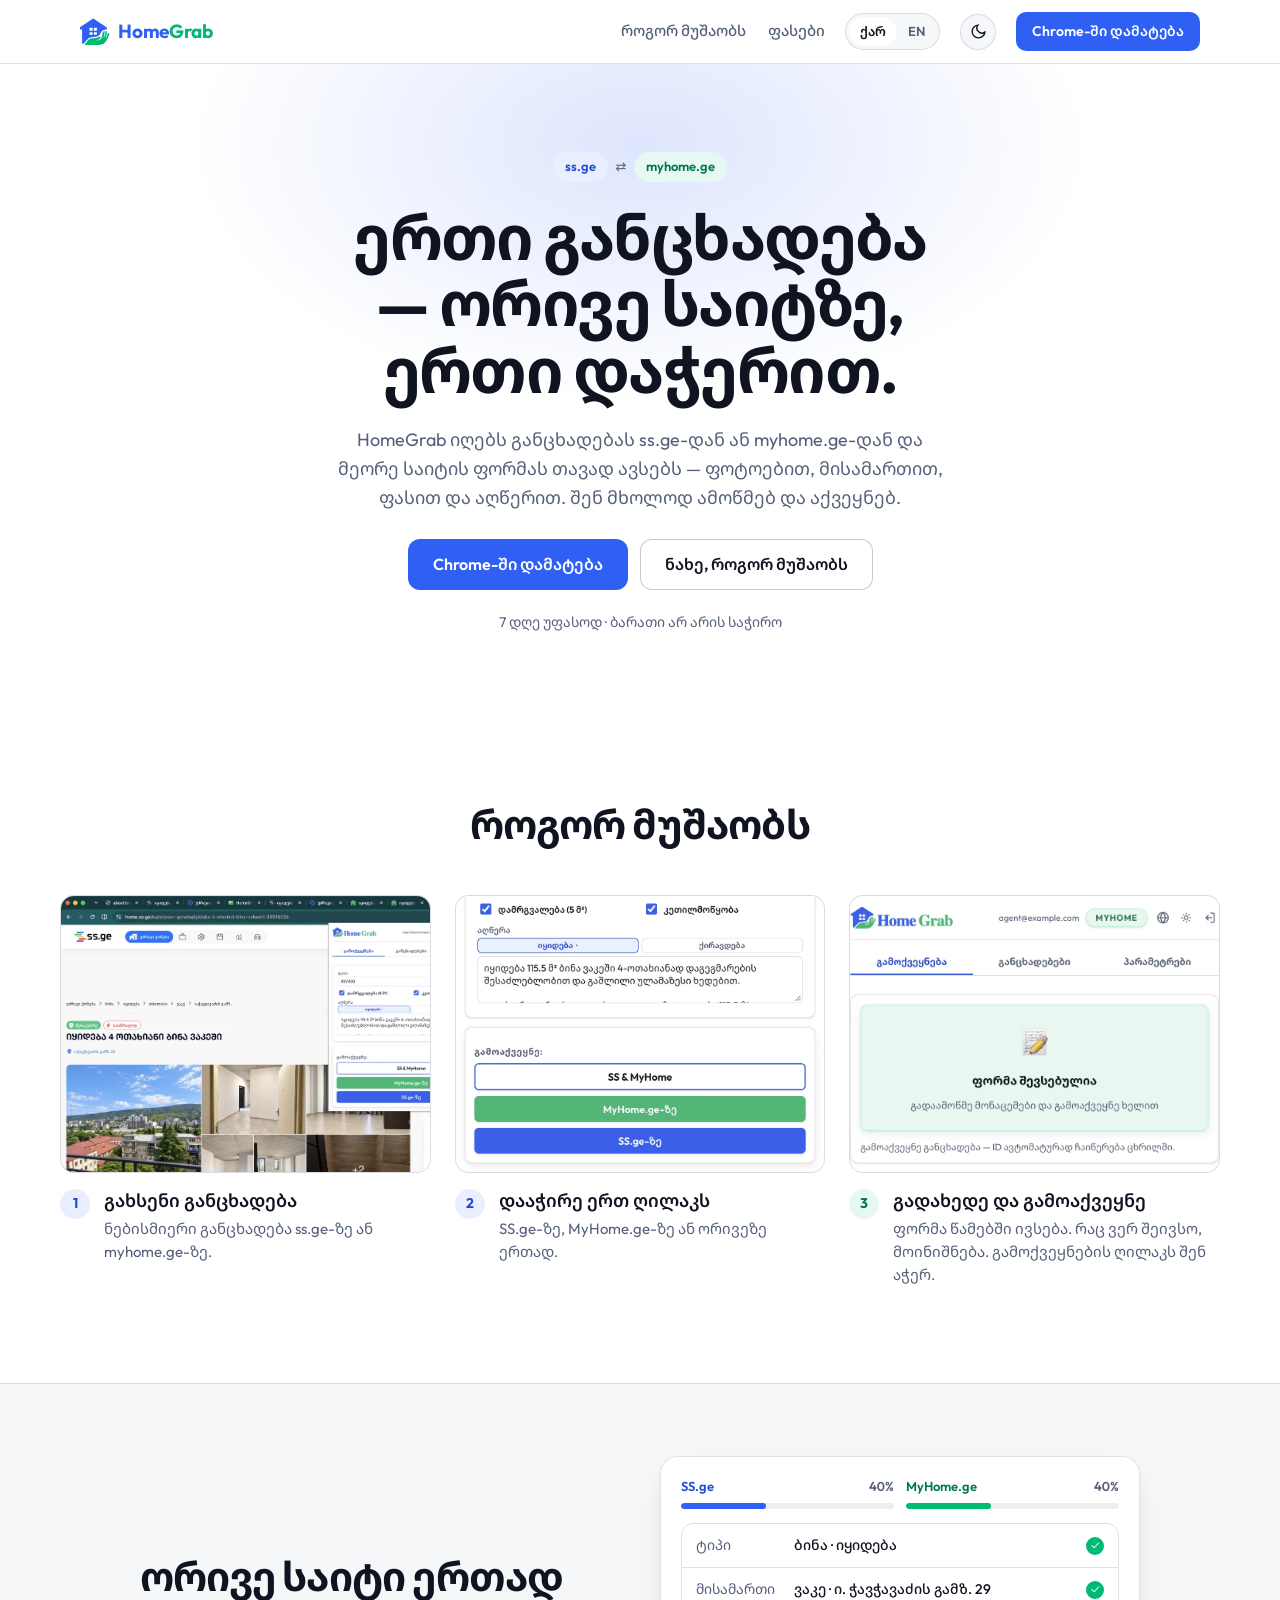
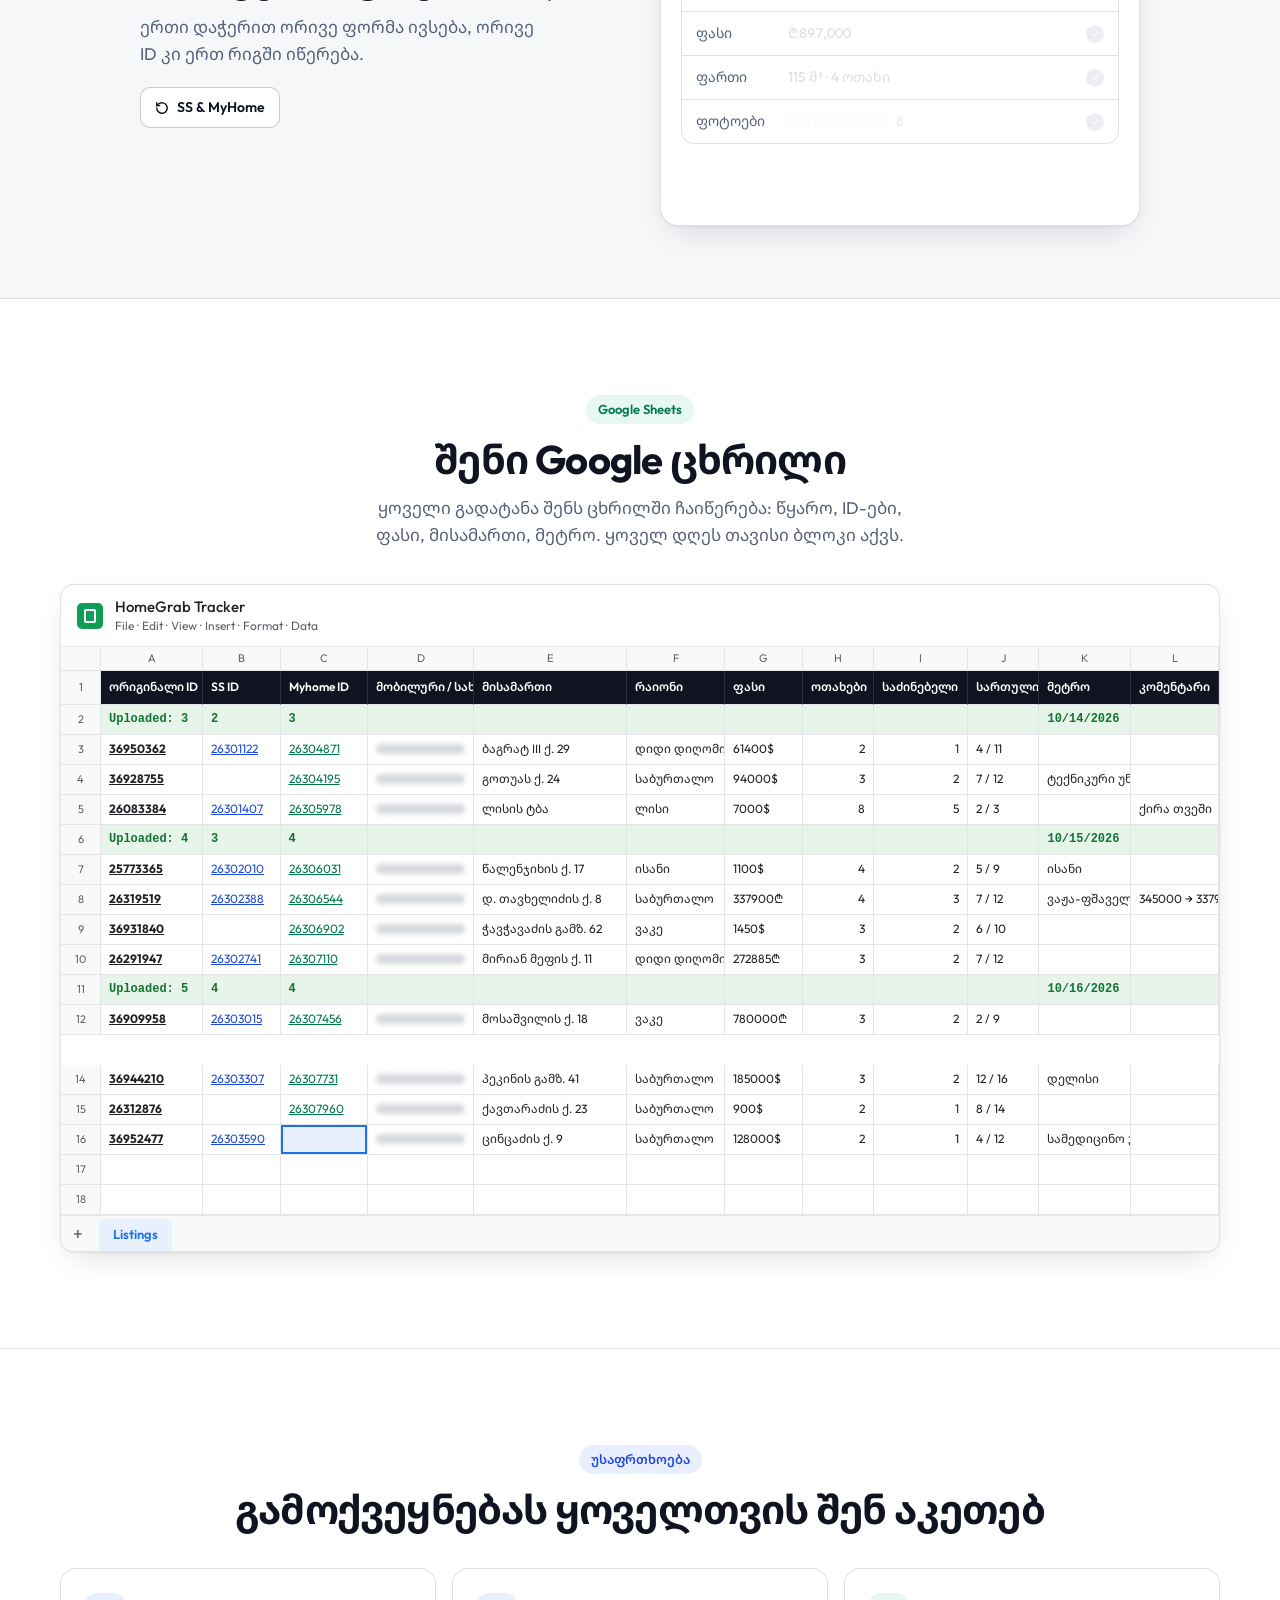
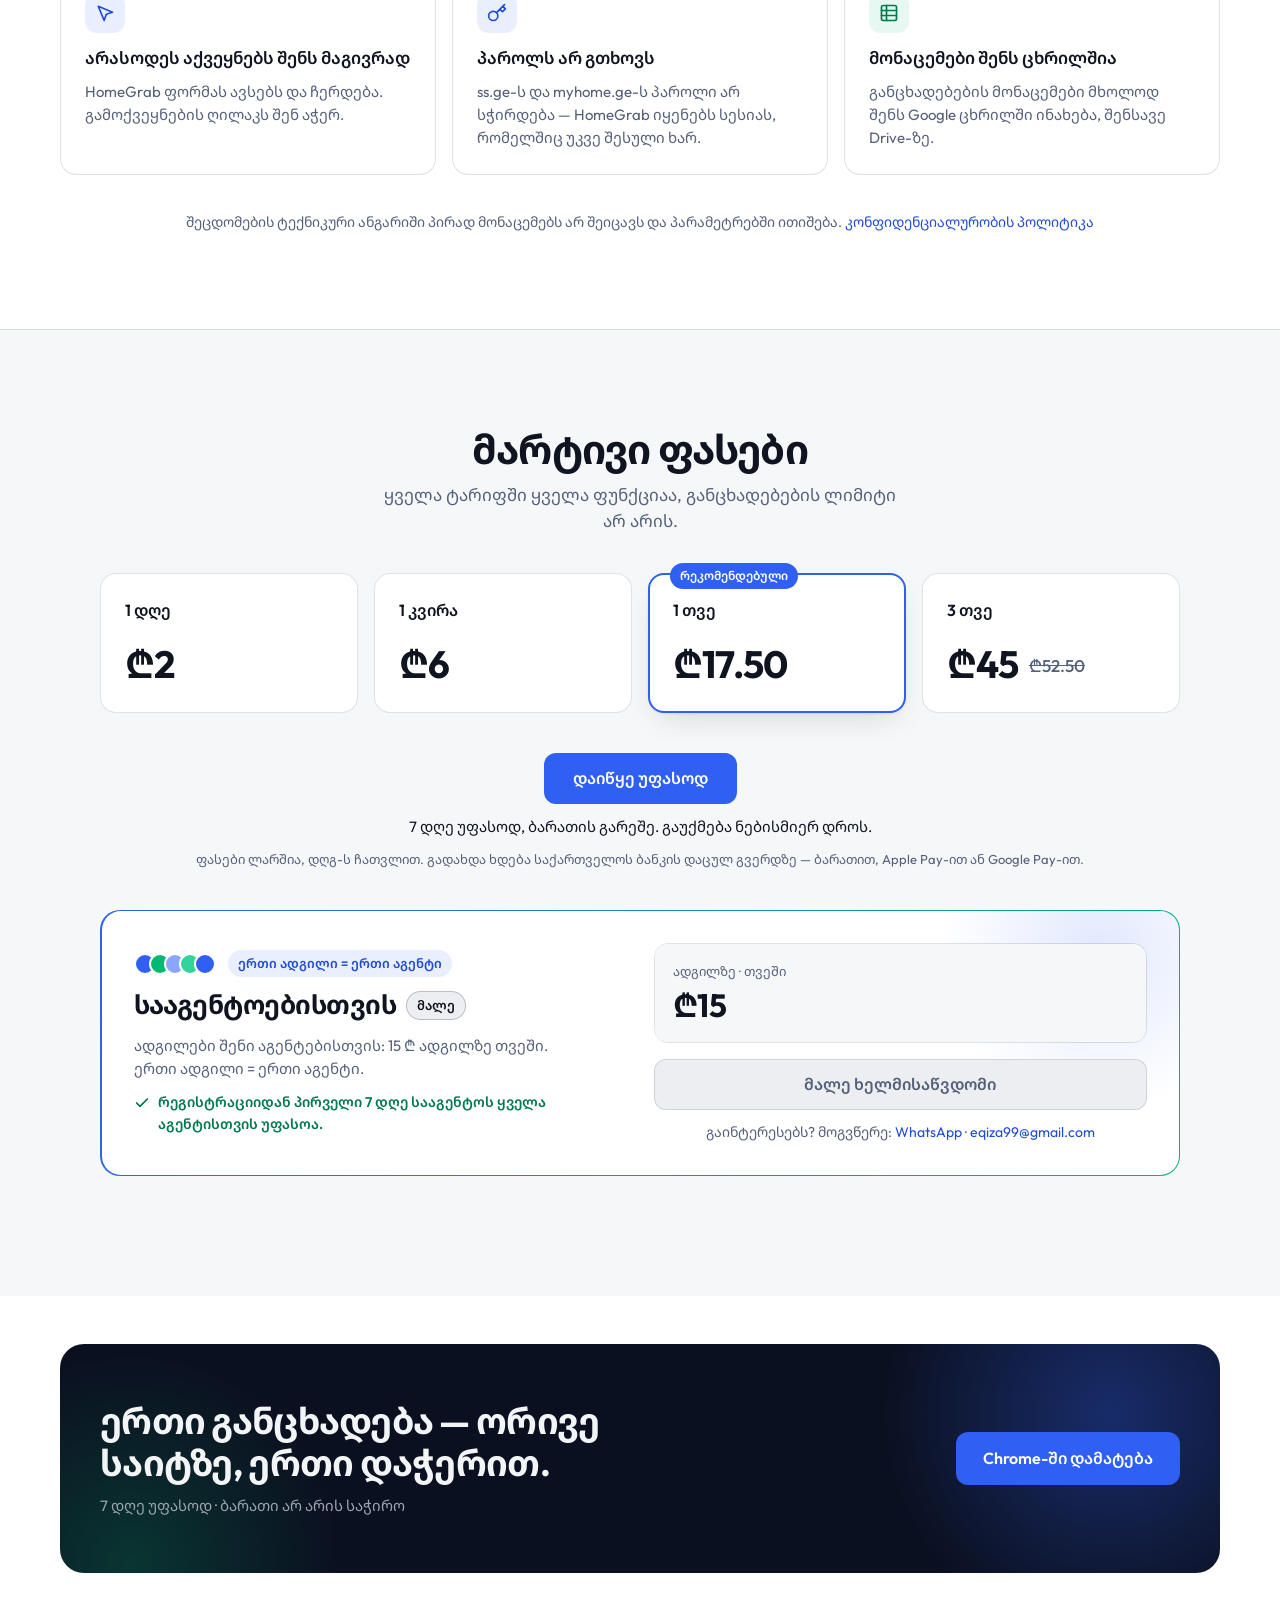
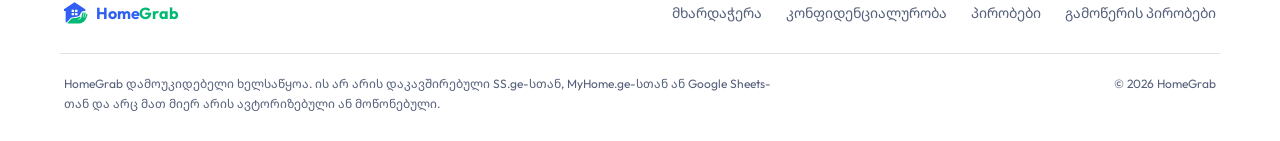
==== index.html @ 1943d053 "Pricing, support, terms and agency copy for the paid launch (2026-10-18) - Sheet mock: columns share" ====
<!doctype html>
<html lang="ka" dir="ltr">
<head>
<meta charset="utf-8">
<meta name="viewport" content="width=device-width, initial-scale=1">
<title>HomeGrab — განცხადების გადატანა ss.ge ⇄ myhome.ge ერთი დაჭერით</title>
<meta name="description" content="HomeGrab იღებს განცხადებას ss.ge-დან ან myhome.ge-დან და მეორე საიტის ფორმას თავად ავსებს — ფოტოებით, მისამართით, ფასით და აღწერით. შენ მხოლოდ ამოწმებ და აქვეყნებ.">
<link rel="canonical" href="https://homegrab.usectl.com/">
<meta name="theme-color" content="#ffffff" media="(prefers-color-scheme: light)">
<meta name="theme-color" content="#07090e" media="(prefers-color-scheme: dark)">
<link rel="icon" href="/favicon.svg" type="image/svg+xml">

<!-- Link previews (WhatsApp, Facebook, Messenger, X) -->
<meta property="og:site_name" content="HomeGrab">
<meta property="og:locale" content="ka_GE">
<meta property="og:locale:alternate" content="en_US">
<meta property="og:type" content="website">
<meta property="og:url" content="https://homegrab.usectl.com/">
<meta property="og:title" content="HomeGrab — განცხადების გადატანა ss.ge ⇄ myhome.ge ერთი დაჭერით">
<meta property="og:description" content="Chrome-ის გაფართოება უძრავი ქონების აგენტებისთვის: განცხადება ერთი საიტიდან მეორეზე — ფოტოებით, მისამართით და ფასით. 7 დღე უფასოდ.">
<meta property="og:image" content="https://homegrab.usectl.com/assets/img/og.png">
<meta property="og:image:width" content="1200">
<meta property="og:image:height" content="630">
<meta property="og:image:alt" content="HomeGrab: ერთი განცხადება — ორივე საიტზე, ერთი დაჭერით. ss.ge ⇄ myhome.ge">
<meta name="twitter:card" content="summary_large_image">

<!-- Structured data. No ratings or review counts: there are none to show. -->
<script type="application/ld+json">
{
  "@context": "https://schema.org",
  "@graph": [
    {
      "@type": "Organization",
      "@id": "https://homegrab.usectl.com/#org",
      "name": "HomeGrab",
      "url": "https://homegrab.usectl.com/",
      "email": "eqiza99@gmail.com"
    },
    {
      "@type": "WebSite",
      "@id": "https://homegrab.usectl.com/#website",
      "name": "HomeGrab",
      "url": "https://homegrab.usectl.com/",
      "inLanguage": "ka",
      "publisher": { "@id": "https://homegrab.usectl.com/#org" }
    },
    {
      "@type": "SoftwareApplication",
      "name": "HomeGrab",
      "url": "https://homegrab.usectl.com/",
      "description": "Chrome-ის გაფართოება, რომელიც განცხადებას ss.ge-დან ან myhome.ge-დან მეორე საიტის ფორმაში თავად ავსებს — ფოტოებით, მისამართით, ფასით და აღწერით.",
      "applicationCategory": "BrowserApplication",
      "operatingSystem": "Google Chrome",
      "installUrl": "https://chromewebstore.google.com/detail/home-grab/gkafeolkiffkkbbpeceaiefpglfblmkh",
      "image": "https://homegrab.usectl.com/assets/img/og.png",
      "inLanguage": ["ka", "en", "ru"],
      "publisher": { "@id": "https://homegrab.usectl.com/#org" },
      "offers": [
        { "@type": "Offer", "name": "1 დღე", "price": "2.00", "priceCurrency": "GEL" },
        { "@type": "Offer", "name": "1 კვირა", "price": "6.00", "priceCurrency": "GEL" },
        { "@type": "Offer", "name": "1 თვე", "price": "17.50", "priceCurrency": "GEL" },
        { "@type": "Offer", "name": "3 თვე", "price": "45.00", "priceCurrency": "GEL" }
      ]
    }
  ]
}
</script>

<!-- Before first paint: saved theme and language, and whether to animate. -->
<script>
  (function () {
    var d = document.documentElement;
    d.classList.add("js");
    try {
      var t = localStorage.getItem("hg-theme");
      if (t === "dark" || t === "light") d.dataset.theme = t;
      var p = new URLSearchParams(location.search).get("lang");
      var l = p === "en" || p === "ka" ? p : localStorage.getItem("hg-lang");
      if (l === "en") d.lang = "en";
    } catch (e) {}
    if ("IntersectionObserver" in window &&
        !window.matchMedia("(prefers-reduced-motion: reduce)").matches) d.classList.add("anim");
  })();
</script>

<link rel="preconnect" href="https://fonts.googleapis.com">
<link rel="preconnect" href="https://fonts.gstatic.com" crossorigin>
<link rel="stylesheet" href="https://fonts.googleapis.com/css2?family=Outfit:wght@400;500;600;700&family=Noto+Sans+Georgian:wght@400;500;600;700&display=swap">
<link rel="stylesheet" href="/styles.css?v=6">
<script src="/app.js?v=8" defer></script>
</head>
<body>

<svg width="0" height="0" style="position:absolute" aria-hidden="true">
  <symbol id="logo-mark" viewBox="220 445 140 130">
    <path fill="#2F60F3" d="M343.15,487.7l-17.15-11.32-12.74-8.31-29.38-19.62c-1.3-.87-3.31-1.14-4.690-.22l-37.76,25.2-16.82,11.24-5.69,3.31c-.93.54-1.54,1.5-1.5,2.67v8.13h12.23v63.02c0,2.75,2.81,4.75,5.32,3.64,2.84-1.26,21.52-22.81,21.52-22.81,11.08-14.13,44.07-3.58,55.51-19.34,1.27-1.75,2.48-3.52,3.2-5.56,1.48-4.240,5.76-14.19,14.14-17.29,9.06-3.36,16.06-.48,16.06-4.6v-4.26c-.1-1.58-.93-3.01-2.25-3.88ZM278.64,522.71h-14v-12h14v12ZM278.64,503.82h-14v-13.11h14v13.11ZM298.65,522.71h-14v-12h14v12ZM298.65,503.82h-14v-13.11h14v13.11Z"/>
    <path fill="#00B972" d="M341.52,553.62c-7.32,10.07-18.31,16.96-32.92,16.96l-66.99.21c-.96,0-1.25-1.07-.71-1.75l8.43-10.62.03-.03,9.44-10.5c4.84-5.39,11.28-7.97,18.64-8.49l9.24-.66c8.7-.62,16.11-1.85,23.71-6.4.83-.5,3-2.04,4.01-1.38,2.61,1.71,2.2,5.56.26,7.79-3.05,3.5-6.93,5.74-10.97,7.98h-.01c-.13.07-4.25,2.11-5.46,3.05-4.43,3.45,12.8-2.17,17.59-5.950,3.36-2.65,6.66-7.69,6.69-13.08.08-15.91,7.28-27.85,11.46-25.28,1.7,1.04,1.86,4.24.77,9.17,0,0-5.11,22-3.99,22.65,1.41.81,4.61-10.92,4.61-10.92l3.98-16.98c.41-1.74,2.28-4.020,4.29-3.58,2.19.48,3.1,3.63,2.68,5.65l-2.57,12.35-3.56,14.15c-.17.68.68,1.19,1.17.68.71-.73,1.21-1.68,1.57-2.67l6.15-16.92c.78-2.15,2.72-5.2,5.65-4.17,2.35.83,2.3,5.1,1.52,7.28l-4.51,12.62c-2.46,6.89-5.88,12.92-10.18,18.85Z"/>
  </symbol>
</svg>

<a class="skip-link" href="#top" data-i18n="a11y.skip">გადადი მთავარ შიგთავსზე</a>

<header class="hdr">
  <nav class="hdr-bar" aria-label="მთავარი" data-i18n-attr="aria-label|nav.label">
    <a class="logo" href="#top" aria-label="HomeGrab">
      <svg aria-hidden="true"><use href="#logo-mark"/></svg>
      <span><span class="logo-home">Home</span><span class="logo-grab">Grab</span></span>
    </a>
    <div class="hdr-gap"></div>
    <div class="hdr-links">
      <a href="#how" data-i18n="nav.how">როგორ მუშაობს</a>
      <a href="#pricing" data-i18n="nav.pricing">ფასები</a>
    </div>
    <div class="lang" role="group" aria-label="ენა" data-i18n-attr="aria-label|nav.lang">
      <button type="button" data-lang="ka" aria-pressed="true">ქარ</button>
      <button type="button" data-lang="en" aria-pressed="false">EN</button>
    </div>
    <button type="button" class="icon-btn theme-btn" id="theme-btn" aria-label="თემის შეცვლა" data-i18n-attr="aria-label|nav.theme">
      <svg class="only-light" width="17" height="17" viewBox="0 0 24 24" fill="none" stroke="currentColor" stroke-width="2" stroke-linecap="round" aria-hidden="true"><path d="M21 12.8A9 9 0 1 1 11.2 3a7 7 0 0 0 9.8 9.8z"/></svg>
      <svg class="only-dark" width="17" height="17" viewBox="0 0 24 24" fill="none" stroke="currentColor" stroke-width="2" stroke-linecap="round" aria-hidden="true"><circle cx="12" cy="12" r="4"/><path d="M12 2v2M12 20v2M4.9 4.9l1.4 1.4M17.7 17.7l1.4 1.4M2 12h2M20 12h2M4.9 19.1l1.4-1.4M17.7 6.3l1.4-1.4"/></svg>
    </button>
    <a class="hdr-cta" href="https://chromewebstore.google.com/detail/home-grab/gkafeolkiffkkbbpeceaiefpglfblmkh" data-i18n="cta.add">Chrome-ში დამატება</a>
    <button type="button" class="icon-btn menu-btn" id="menu-btn" aria-expanded="false" aria-controls="mnav" aria-label="მენიუ" data-i18n-attr="aria-label|nav.menu">
      <svg class="i-open" width="17" height="17" viewBox="0 0 24 24" fill="none" stroke="currentColor" stroke-width="2" stroke-linecap="round" aria-hidden="true"><path d="M4 7h16M4 12h16M4 17h16"/></svg>
      <svg class="i-close" width="17" height="17" viewBox="0 0 24 24" fill="none" stroke="currentColor" stroke-width="2" stroke-linecap="round" aria-hidden="true"><path d="M6 6l12 12M18 6 6 18"/></svg>
    </button>
  </nav>
  <div class="mnav" id="mnav">
    <a href="#how" data-i18n="nav.how">როგორ მუშაობს</a>
    <a href="#pricing" data-i18n="nav.pricing">ფასები</a>
    <a class="btn btn-primary" href="https://chromewebstore.google.com/detail/home-grab/gkafeolkiffkkbbpeceaiefpglfblmkh" data-i18n="cta.add">Chrome-ში დამატება</a>
  </div>
</header>

<main id="top">

  <!-- Hero -->
  <section class="hero">
    <div class="hero-glow"></div>
    <div class="hero-in">
      <div class="hero-sites" data-reveal>
        <span class="pill pill-blue">ss.ge</span>
        <span class="swap" aria-hidden="true">⇄</span>
        <span class="pill pill-green">myhome.ge</span>
      </div>
      <h1 data-reveal data-i18n="hero.h1">ერთი განცხადება — ორივე საიტზე, ერთი დაჭერით.</h1>
      <p class="hero-sub" data-reveal data-i18n="hero.sub">HomeGrab იღებს განცხადებას ss.ge-დან ან myhome.ge-დან და მეორე საიტის ფორმას თავად ავსებს — ფოტოებით, მისამართით, ფასით და აღწერით. შენ მხოლოდ ამოწმებ და აქვეყნებ.</p>
      <div class="hero-btns" data-reveal>
        <a class="btn btn-primary" href="https://chromewebstore.google.com/detail/home-grab/gkafeolkiffkkbbpeceaiefpglfblmkh" data-i18n="cta.add">Chrome-ში დამატება</a>
        <a class="btn btn-ghost" href="#how" data-i18n="hero.how">ნახე, როგორ მუშაობს</a>
      </div>
      <div class="note" data-reveal data-i18n="hero.note">7 დღე უფასოდ · ბარათი არ არის საჭირო</div>
    </div>
  </section>

  <!-- How it works -->
  <section class="sec how" id="how">
    <div class="wrap">
      <h2 class="h2" data-reveal data-i18n="how.h2">როგორ მუშაობს</h2>
      <div class="steps">
        <div class="step" data-reveal>
          <div class="step-shot">
            <img class="pos-open" src="/assets/img/step-open.webp?v=2"width="1200" height="695" loading="lazy" decoding="async"
                 alt="განცხადება ss.ge-ზე, ზემოთ HomeGrab-ის ფანჯრით" data-i18n-attr="alt|how.a1">
          </div>
          <div class="step-text">
            <span class="step-num">1</span>
            <div>
              <h3 data-i18n="how.s1t">გახსენი განცხადება</h3>
              <p data-i18n="how.s1d">ნებისმიერი განცხადება ss.ge-ზე ან myhome.ge-ზე.</p>
            </div>
          </div>
        </div>
        <div class="step" data-reveal style="--i:2">
          <div class="step-shot">
            <img class="pos-press only-light" src="/assets/img/step-press-light.webp" width="1000" height="1136" loading="lazy" decoding="async"
                 alt="HomeGrab-ის ფანჯრის სამი ღილაკი: SS &amp; MyHome, MyHome.ge-ზე, SS.ge-ზე" data-i18n-attr="alt|how.a2">
            <img class="pos-press only-dark" src="/assets/img/step-press-dark.webp" width="1000" height="1136" loading="lazy" decoding="async"
                 alt="HomeGrab-ის ფანჯრის სამი ღილაკი: SS &amp; MyHome, MyHome.ge-ზე, SS.ge-ზე" data-i18n-attr="alt|how.a2">
          </div>
          <div class="step-text">
            <span class="step-num">2</span>
            <div>
              <h3 data-i18n="how.s2t">დააჭირე ერთ ღილაკს</h3>
              <p data-i18n="how.s2d">SS.ge-ზე, MyHome.ge-ზე ან ორივეზე ერთად.</p>
            </div>
          </div>
        </div>
        <div class="step" data-reveal style="--i:4">
          <div class="step-shot">
            <img class="pos-check only-light" src="/assets/img/step-check-light.webp" width="1000" height="712" loading="lazy" decoding="async"
                 alt="HomeGrab-ის ფანჯარა: „ფორმა შევსებულია“" data-i18n-attr="alt|how.a3">
            <img class="pos-check only-dark" src="/assets/img/step-check-dark.webp" width="1000" height="712" loading="lazy" decoding="async"
                 alt="HomeGrab-ის ფანჯარა: „ფორმა შევსებულია“" data-i18n-attr="alt|how.a3">
          </div>
          <div class="step-text">
            <span class="step-num green">3</span>
            <div>
              <h3 data-i18n="how.s3t">გადახედე და გამოაქვეყნე</h3>
              <p data-i18n="how.s3d">ფორმა წამებში ივსება. რაც ვერ შეივსო, მოინიშნება. გამოქვეყნების ღილაკს შენ აჭერ.</p>
            </div>
          </div>
        </div>
      </div>
    </div>
  </section>

  <!-- Both at once -->
  <section class="sec sec-sunken both">
    <div class="both-in">
      <div class="both-copy" data-reveal>
        <h2 class="h2" data-i18n="both.h2">ორივე საიტი ერთად</h2>
        <p class="lede" data-i18n="both.sub">ერთი დაჭერით ორივე ფორმა ივსება, ორივე ID კი ერთ რიგში იწერება.</p>
        <button type="button" class="replay" id="replay" aria-label="თავიდან ჩვენება: SS &amp; MyHome" data-i18n-attr="aria-label|both.replay">
          <svg width="14" height="14" viewBox="0 0 24 24" fill="none" stroke="currentColor" stroke-width="2.4" stroke-linecap="round" aria-hidden="true"><path d="M3 12a9 9 0 1 0 3-6.7L3 8"/><path d="M3 3v5h5"/></svg>
          SS &amp; MyHome
        </button>
      </div>

      <div class="fill done" id="fill" data-reveal>
        <div class="fill-bars">
          <div class="fill-bar">
            <div class="fill-bar-top"><span class="ss">SS.ge</span><span class="pct">100%</span></div>
            <div class="fill-track"><i></i></div>
          </div>
          <div class="fill-bar mh">
            <div class="fill-bar-top"><span class="mh">MyHome.ge</span><span class="pct">100%</span></div>
            <div class="fill-track"><i></i></div>
          </div>
        </div>
        <div class="fill-rows">
          <div class="fill-row on">
            <span class="fill-k" data-i18n="fill.type">ტიპი</span>
            <span class="fill-v" data-i18n="fill.typeV">ბინა · იყიდება</span>
            <span class="fill-tick" aria-hidden="true">✓</span>
          </div>
          <div class="fill-row on">
            <span class="fill-k" data-i18n="fill.addr">მისამართი</span>
            <span class="fill-v">ვაკე · ი. ჭავჭავაძის გამზ. 29</span>
            <span class="fill-tick" aria-hidden="true">✓</span>
          </div>
          <div class="fill-row on">
            <span class="fill-k" data-i18n="fill.price">ფასი</span>
            <span class="fill-v num">₾897,000</span>
            <span class="fill-tick" aria-hidden="true">✓</span>
          </div>
          <div class="fill-row on">
            <span class="fill-k" data-i18n="fill.area">ფართი</span>
            <span class="fill-v" data-i18n="fill.areaV">115 მ² · 4 ოთახი</span>
            <span class="fill-tick" aria-hidden="true">✓</span>
          </div>
          <div class="fill-row on">
            <span class="fill-k" data-i18n="fill.photos">ფოტოები</span>
            <span class="fill-v fill-photos"><i></i><i></i><i></i><i></i><span>8</span></span>
            <span class="fill-tick" aria-hidden="true">✓</span>
          </div>
        </div>
        <div class="fill-done">
          <svg width="16" height="16" viewBox="0 0 24 24" fill="none" stroke="currentColor" stroke-width="2.6" stroke-linecap="round" stroke-linejoin="round" aria-hidden="true"><path d="M20 6 9 17l-5-5"/></svg>
          ფორმა შევსებულია
        </div>
      </div>
    </div>
  </section>

  <!-- Google Sheet -->
  <section class="sec sheet-sec">
    <div class="wrap">
      <div class="sec-head" data-reveal>
        <span class="pill pill-green">Google Sheets</span>
        <h2 class="h2" data-i18n="sheet.h2">შენი Google ცხრილი</h2>
        <p class="lede" data-i18n="sheet.sub">ყოველი გადატანა შენს ცხრილში ჩაიწერება: წყარო, ID-ები, ფასი, მისამართი, მეტრო. ყოველ დღეს თავისი ბლოკი აქვს.</p>
      </div>
      <div class="gs" data-reveal style="--i:2" role="img"
           aria-label="HomeGrab Tracker ცხრილი: ყოველი გადატანა ერთი რიგია, ყოველი დღე — ცალკე ბლოკი." data-i18n-attr="aria-label|sheet.aria">
        <div class="gs-bar">
          <span class="gs-icon"></span>
          <div class="gs-title"><b>HomeGrab Tracker</b><small>File · Edit · View · Insert · Format · Data</small></div>
        </div>
        <div class="gs-scroll">
          <div class="gs-grid">
            <div class="gs-r gs-letters" aria-hidden="true"><span></span><span>A</span><span>B</span><span>C</span><span>D</span><span>E</span><span>F</span><span>G</span><span>H</span><span>I</span><span>J</span><span>K</span><span>L</span></div>
            <div class="gs-r gs-head"><span>1</span><span>ორიგინალი ID</span><span>SS ID</span><span>Myhome ID</span><span>მობილური / სახელი</span><span>მისამართი</span><span>რაიონი</span><span>ფასი</span><span>ოთახები</span><span>საძინებელი</span><span>სართული</span><span>მეტრო</span><span>კომენტარი</span></div>
            <div class="gs-r gs-mark" data-reveal style="--i:0"><span>2</span><span>Uploaded: 3</span><span>2</span><span>3</span><span></span><span></span><span></span><span></span><span></span><span></span><span></span><span>10/14/2026</span><span></span></div>
            <div class="gs-r gs-row" data-reveal style="--i:1"><span>3</span><span>36950362</span><span>26301122</span><span>26304871</span><span><i class="gs-blur" style="--w:90px"></i></span><span>ბაგრატ III ქ. 29</span><span>დიდი დიღომი</span><span>61400$</span><span>2</span><span>1</span><span>4 / 11</span><span></span><span></span></div>
            <div class="gs-r gs-row" data-reveal style="--i:2"><span>4</span><span>36928755</span><span></span><span>26304195</span><span><i class="gs-blur" style="--w:107px"></i></span><span>გოთუას ქ. 24</span><span>საბურთალო</span><span>94000$</span><span>3</span><span>2</span><span>7 / 12</span><span>ტექნიკური უნივერსიტეტი</span><span></span></div>
            <div class="gs-r gs-row" data-reveal style="--i:3"><span>5</span><span>26083384</span><span>26301407</span><span>26305978</span><span><i class="gs-blur" style="--w:124px"></i></span><span>ლისის ტბა</span><span>ლისი</span><span>7000$</span><span>8</span><span>5</span><span>2 / 3</span><span></span><span>ქირა თვეში</span></div>
            <div class="gs-r gs-mark" data-reveal style="--i:4"><span>6</span><span>Uploaded: 4</span><span>3</span><span>4</span><span></span><span></span><span></span><span></span><span></span><span></span><span></span><span>10/15/2026</span><span></span></div>
            <div class="gs-r gs-row" data-reveal style="--i:5"><span>7</span><span>25773365</span><span>26302010</span><span>26306031</span><span><i class="gs-blur" style="--w:90px"></i></span><span>წალენჯიხის ქ. 17</span><span>ისანი</span><span>1100$</span><span>4</span><span>2</span><span>5 / 9</span><span>ისანი</span><span></span></div>
            <div class="gs-r gs-row" data-reveal style="--i:6"><span>8</span><span>26319519</span><span>26302388</span><span>26306544</span><span><i class="gs-blur" style="--w:107px"></i></span><span>დ. თავხელიძის ქ. 8</span><span>საბურთალო</span><span>337900₾</span><span>4</span><span>3</span><span>7 / 12</span><span>ვაჟა-ფშაველა</span><span>345000 → 337900</span></div>
            <div class="gs-r gs-row" data-reveal style="--i:7"><span>9</span><span>36931840</span><span></span><span>26306902</span><span><i class="gs-blur" style="--w:124px"></i></span><span>ჭავჭავაძის გამზ. 62</span><span>ვაკე</span><span>1450$</span><span>3</span><span>2</span><span>6 / 10</span><span></span><span></span></div>
            <div class="gs-r gs-row" data-reveal style="--i:8"><span>10</span><span>26291947</span><span>26302741</span><span>26307110</span><span><i class="gs-blur" style="--w:101px"></i></span><span>მირიან მეფის ქ. 11</span><span>დიდი დიღომი</span><span>272885₾</span><span>3</span><span>2</span><span>7 / 12</span><span></span><span></span></div>
            <div class="gs-r gs-mark" data-reveal style="--i:9"><span>11</span><span>Uploaded: 5</span><span>4</span><span>4</span><span></span><span></span><span></span><span></span><span></span><span></span><span></span><span>10/16/2026</span><span></span></div>
            <div class="gs-r gs-row" data-reveal style="--i:10"><span>12</span><span>36909958</span><span>26303015</span><span>26307456</span><span><i class="gs-blur" style="--w:90px"></i></span><span>მოსაშვილის ქ. 18</span><span>ვაკე</span><span>780000₾</span><span>3</span><span>2</span><span>2 / 9</span><span></span><span></span></div>
            <div class="gs-r gs-row" data-reveal style="--i:11"><span>13</span><span>36916024</span><span>26303122</span><span>26307589</span><span><i class="gs-blur" style="--w:107px"></i></span><span>ი. ჭავჭავაძის გამზ. 29</span><span>ვაკე</span><span>897000₾</span><span>4</span><span>3</span><span>9 / 11</span><span></span><span></span></div>
            <div class="gs-r gs-row" data-reveal style="--i:12"><span>14</span><span>36944210</span><span>26303307</span><span>26307731</span><span><i class="gs-blur" style="--w:124px"></i></span><span>პეკინის გამზ. 41</span><span>საბურთალო</span><span>185000$</span><span>3</span><span>2</span><span>12 / 16</span><span>დელისი</span><span></span></div>
            <div class="gs-r gs-row" data-reveal style="--i:13"><span>15</span><span>26312876</span><span></span><span>26307960</span><span><i class="gs-blur" style="--w:101px"></i></span><span>ქავთარაძის ქ. 23</span><span>საბურთალო</span><span>900$</span><span>2</span><span>1</span><span>8 / 14</span><span></span><span></span></div>
            <div class="gs-r gs-row" data-reveal style="--i:14"><span>16</span><span>36952477</span><span>26303590</span><span class="gs-sel"></span><span><i class="gs-blur" style="--w:118px"></i></span><span>ცინცაძის ქ. 9</span><span>საბურთალო</span><span>128000$</span><span>2</span><span>1</span><span>4 / 12</span><span>სამედიცინო უნივერსიტეტი</span><span></span></div>
            <div class="gs-r gs-row" data-reveal style="--i:15"><span>17</span><span></span><span></span><span></span><span></span><span></span><span></span><span></span><span></span><span></span><span></span><span></span><span></span></div>
            <div class="gs-r gs-row" data-reveal style="--i:16"><span>18</span><span></span><span></span><span></span><span></span><span></span><span></span><span></span><span></span><span></span><span></span><span></span><span></span></div>
          </div>
        </div>
        <div class="gs-tabs"><span class="plus">+</span><span class="tab">Listings</span></div>
      </div>
    </div>
  </section>

  <!-- Security -->
  <section class="sec safe" id="security">
    <div class="wrap">
      <div class="sec-head" data-reveal>
        <span class="pill pill-blue" data-i18n="sec.pill">უსაფრთხოება</span>
        <h2 class="h2" data-i18n="sec.h2">გამოქვეყნებას ყოველთვის შენ აკეთებ</h2>
      </div>
      <div class="safe-grid">
        <div class="safe-card" data-reveal>
          <span class="safe-icon"><svg width="20" height="20" viewBox="0 0 24 24" fill="none" stroke="currentColor" stroke-width="2" stroke-linecap="round" stroke-linejoin="round" aria-hidden="true"><path d="M4 4l7 17 2.5-7.5L21 11z"/></svg></span>
          <h3 data-i18n="sec.c1t">არასოდეს აქვეყნებს შენს მაგივრად</h3>
          <p data-i18n="sec.c1d">HomeGrab ფორმას ავსებს და ჩერდება. გამოქვეყნების ღილაკს შენ აჭერ.</p>
        </div>
        <div class="safe-card" data-reveal style="--i:1">
          <span class="safe-icon"><svg width="20" height="20" viewBox="0 0 24 24" fill="none" stroke="currentColor" stroke-width="2" stroke-linecap="round" stroke-linejoin="round" aria-hidden="true"><circle cx="7.5" cy="15.5" r="5.5"/><path d="m21 2-9.6 9.6M15.5 7.5l3 3L22 7l-3-3"/></svg></span>
          <h3 data-i18n="sec.c2t">პაროლს არ გთხოვს</h3>
          <p data-i18n="sec.c2d">ss.ge-ს და myhome.ge-ს პაროლი არ სჭირდება — HomeGrab იყენებს სესიას, რომელშიც უკვე შესული ხარ.</p>
        </div>
        <div class="safe-card" data-reveal style="--i:2">
          <span class="safe-icon green"><svg width="20" height="20" viewBox="0 0 24 24" fill="none" stroke="currentColor" stroke-width="2" stroke-linecap="round" stroke-linejoin="round" aria-hidden="true"><rect x="3" y="3" width="18" height="18" rx="2"/><path d="M3 9h18M3 15h18M9 3v18"/></svg></span>
          <h3 data-i18n="sec.c3t">მონაცემები შენს ცხრილშია</h3>
          <p data-i18n="sec.c3d">განცხადებების მონაცემები მხოლოდ შენს Google ცხრილში ინახება, შენსავე Drive-ზე.</p>
        </div>
      </div>
      <p class="safe-note" data-reveal>
        <span data-i18n="sec.note">შეცდომების ტექნიკური ანგარიში პირად მონაცემებს არ შეიცავს და პარამეტრებში ითიშება.</span>
        <a href="/privacy.html" data-i18n="sec.link">კონფიდენციალურობის პოლიტიკა</a>
      </p>
    </div>
  </section>

  <!-- Pricing -->
  <section class="sec sec-sunken pricing" id="pricing">
    <div class="wrap">
      <div class="sec-head" data-reveal>
        <h2 class="h2" data-i18n="price.h2">მარტივი ფასები</h2>
        <p class="lede" data-i18n="price.sub">ყველა ტარიფში ყველა ფუნქციაა, განცხადებების ლიმიტი არ არის.</p>
      </div>

      <div class="plans">
        <div class="plan" data-reveal>
          <div class="plan-name" data-i18n="plan.day">1 დღე</div>
          <div class="plan-price">₾2</div>
        </div>
        <div class="plan" data-reveal style="--i:1">
          <div class="plan-name" data-i18n="plan.week">1 კვირა</div>
          <div class="plan-price">₾6</div>
        </div>
        <div class="plan rec" data-reveal style="--i:2">
          <span class="plan-badge" data-i18n="plan.rec">რეკომენდებული</span>
          <div class="plan-name" data-i18n="plan.month">1 თვე</div>
          <div class="plan-price">₾17.50</div>
        </div>
        <div class="plan" data-reveal style="--i:3">
          <div class="plan-name" data-i18n="plan.quarter">3 თვე</div>
          <!-- Struck price = 3 × the 1-month price; update both when prices change (README). -->
          <div class="plan-price">₾45<span class="plan-was"><s aria-hidden="true">₾52.50</s><span class="vh" data-i18n="plan.was">52.50 ₾-ის ნაცვლად</span></span></div>
        </div>
      </div>

      <div class="pricing-cta" data-reveal>
        <a class="btn btn-primary" href="https://chromewebstore.google.com/detail/home-grab/gkafeolkiffkkbbpeceaiefpglfblmkh" data-i18n="price.start">დაიწყე უფასოდ</a>
        <div class="trial" data-i18n="price.trial">7 დღე უფასოდ, ბარათის გარეშე. გაუქმება ნებისმიერ დროს.</div>
        <div class="fine" data-i18n="price.fine">ფასები ლარშია, დღგ-ს ჩათვლით. გადახდა ხდება საქართველოს ბანკის დაცულ გვერდზე — ბარათით, Apple Pay-ით ან Google Pay-ით.</div>
      </div>

      <div class="agency" data-reveal>
        <div class="agency-in">
          <div class="agency-glow"></div>
          <div class="agency-copy">
            <div class="agency-tags">
              <span class="seats" aria-hidden="true"><i></i><i></i><i></i><i></i><i></i></span>
              <span class="pill pill-blue" data-i18n="ag.chip">ერთი ადგილი = ერთი აგენტი</span>
            </div>
            <div class="agency-title">
              <h3 data-i18n="ag.h">სააგენტოებისთვის</h3>
              <span class="pill pill-soon" data-i18n="ag.soon">მალე</span>
            </div>
            <p data-i18n="ag.body">ადგილები შენი აგენტებისთვის: 15 ₾ ადგილზე თვეში. ერთი ადგილი = ერთი აგენტი.</p>
            <p class="agency-trial">
              <svg width="16" height="16" viewBox="0 0 24 24" fill="none" stroke="currentColor" stroke-width="2.6" stroke-linecap="round" stroke-linejoin="round" aria-hidden="true"><path d="M20 6 9 17l-5-5"/></svg>
              <span data-i18n="ag.trial">რეგისტრაციიდან პირველი 7 დღე სააგენტოს ყველა აგენტისთვის უფასოა.</span>
            </p>
          </div>
          <div class="agency-side">
            <div class="seat-prices">
              <div><span data-i18n="ag.per">ადგილზე · თვეში</span><b>₾15</b></div>
            </div>
            <!-- Not sold yet (docs/AGENCY-SEATS-PLAN.md): no button that pretends it is. -->
            <span class="btn btn-soon" data-i18n="ag.soonBtn">მალე ხელმისაწვდომი</span>
            <p class="agency-mail"><span data-i18n="ag.q">გაინტერესებს? მოგვწერე:</span> <a href="https://wa.me/995575778142" target="_blank" rel="noopener">WhatsApp</a> · <a href="mailto:eqiza99@gmail.com">eqiza99@gmail.com</a></p>
          </div>
        </div>
      </div>
    </div>
  </section>
</main>

<footer class="ftr">
  <div class="wrap">
    <div class="band" data-reveal>
      <div class="band-copy">
        <h2 data-i18n="hero.h1">ერთი განცხადება — ორივე საიტზე, ერთი დაჭერით.</h2>
        <div class="band-note" data-i18n="hero.note">7 დღე უფასოდ · ბარათი არ არის საჭირო</div>
      </div>
      <a class="btn btn-primary" href="https://chromewebstore.google.com/detail/home-grab/gkafeolkiffkkbbpeceaiefpglfblmkh" data-i18n="cta.add">Chrome-ში დამატება</a>
    </div>
    <div class="ftr-row">
      <a class="logo" href="#top" aria-label="HomeGrab">
        <svg aria-hidden="true"><use href="#logo-mark"/></svg>
        <span><span class="logo-home">Home</span><span class="logo-grab">Grab</span></span>
      </a>
      <div class="hdr-gap"></div>
      <nav class="ftr-links" aria-label="ქვედა მენიუ" data-i18n-attr="aria-label|foot.label">
        <a href="/support.html" data-i18n="foot.support">მხარდაჭერა</a>
        <a href="/privacy.html" data-i18n="foot.privacy">კონფიდენციალურობა</a>
        <a href="/terms.html" data-i18n="foot.terms">პირობები</a>
        <a href="https://homegrab-api.usectl.com/terms" data-i18n="foot.sub">გამოწერის პირობები</a>
      </nav>
    </div>
    <div class="ftr-legal">
      <p data-i18n="foot.disc">HomeGrab დამოუკიდებელი ხელსაწყოა. ის არ არის დაკავშირებული SS.ge-სთან, MyHome.ge-სთან ან Google Sheets-თან და არც მათ მიერ არის ავტორიზებული ან მოწონებული.</p>
      <span>© 2026 HomeGrab</span>
    </div>
  </div>
</footer>

</body>
</html>
---- styles.css ----
@charset "utf-8";

/* =============================================================================
   HomeGrab landing page — 2026-10-17 redesign
   -----------------------------------------------------------------------------
   Ported from the Claude Design export "HomeGrab Landing" (inline styles there,
   classes here). Colour semantics, learn them once:

     blue  #2F60F3  = the SS.ge side, and primary actions
     green #00B972  = the MyHome.ge side, and success / confirmation

   Light is defined on bare :root; dark overrides via prefers-color-scheme and
   [data-theme], so the manual toggle wins in both directions.
   privacy.html and terms.html share this file — see "Legal pages" at the end.
   ========================================================================== */

/* --- Tokens ---------------------------------------------------------------- */
:root {
  --blue-050: #eaefff;
  --blue-300: #8aa6ff;
  --blue-500: #2f60f3;
  --blue-600: #1f4bd8;
  --green-050: #e6f8f1;
  --green-300: #34d39c;
  --green-500: #00b972;
  --green-700: #00794c;

  --sp-1: 0.25rem;  --sp-2: 0.5rem;   --sp-3: 0.75rem;  --sp-4: 1rem;
  --sp-5: 1.5rem;   --sp-6: 2rem;     --sp-7: 2.5rem;   --sp-8: 3rem;

  --font: "Outfit", "Noto Sans Georgian", system-ui, -apple-system, "Segoe UI", sans-serif;
  --font-mono: ui-monospace, SFMono-Regular, "SF Mono", Menlo, monospace;
  --fs-h2: clamp(28px, 3.4vw, 40px);
  --fs-h3: clamp(1.125rem, 1.03rem + 0.42vw, 1.35rem);
  --fs-sm: 0.9rem;
  --fs-xs: 0.8125rem;
  --measure: 62ch;
  --ease-out: cubic-bezier(0.2, 0.7, 0.2, 1);

  --surface: #ffffff;
  --surface-raised: #ffffff;
  --surface-sunken: #f6f7f9;
  --surface-inset: #eceef2;
  --text: #0f1420;
  --text-muted: #55607a;
  --border: rgb(15 20 32 / 0.12);
  --border-strong: rgb(15 20 32 / 0.22);
  --accent: var(--blue-500);
  --accent-ink: var(--blue-600);
  --accent-wash: var(--blue-050);
  --accent2: var(--green-500);
  --accent2-ink: var(--green-700);
  --accent2-wash: var(--green-050);
  --shadow: 0 1px 2px rgb(15 20 32 / 0.05), 0 12px 32px -12px rgb(15 20 32 / 0.18);
  --glow: 0 4px 12px rgb(47 96 243 / 0.28);
  --ring: var(--blue-500);
  color-scheme: light;
}

@media (prefers-color-scheme: dark) {
  :root:not([data-theme="light"]) {
    --surface: #07090e;
    --surface-raised: #0e1320;
    --surface-sunken: #0b0f18;
    --surface-inset: #151b2d;
    --text: #f3f4f6;
    --text-muted: #9ca3af;
    --border: rgb(255 255 255 / 0.09);
    --border-strong: rgb(255 255 255 / 0.18);
    --accent-ink: var(--blue-300);
    --accent-wash: rgb(47 96 243 / 0.14);
    --accent2-ink: var(--green-300);
    --accent2-wash: rgb(0 185 114 / 0.14);
    --shadow: 0 1px 2px rgb(0 0 0 / 0.5), 0 16px 40px -16px rgb(0 0 0 / 0.7);
    --glow: 0 4px 14px rgb(47 96 243 / 0.4);
    --ring: var(--blue-300);
    color-scheme: dark;
  }
}

:root[data-theme="dark"] {
  --surface: #07090e;
  --surface-raised: #0e1320;
  --surface-sunken: #0b0f18;
  --surface-inset: #151b2d;
  --text: #f3f4f6;
  --text-muted: #9ca3af;
  --border: rgb(255 255 255 / 0.09);
  --border-strong: rgb(255 255 255 / 0.18);
  --accent-ink: var(--blue-300);
  --accent-wash: rgb(47 96 243 / 0.14);
  --accent2-ink: var(--green-300);
  --accent2-wash: rgb(0 185 114 / 0.14);
  --shadow: 0 1px 2px rgb(0 0 0 / 0.5), 0 16px 40px -16px rgb(0 0 0 / 0.7);
  --glow: 0 4px 14px rgb(47 96 243 / 0.4);
  --ring: var(--blue-300);
  color-scheme: dark;
}

/* Light/dark variants of the same picture or icon. */
.only-dark { display: none !important; }
:root[data-theme="dark"] .only-dark { display: block !important; }
:root[data-theme="dark"] .only-light { display: none !important; }
@media (prefers-color-scheme: dark) {
  :root:not([data-theme="light"]) .only-dark { display: block !important; }
  :root:not([data-theme="light"]) .only-light { display: none !important; }
}

/* --- Base ------------------------------------------------------------------ */
*, *::before, *::after { box-sizing: border-box; }
html { -webkit-text-size-adjust: 100%; scroll-behavior: smooth; }
body {
  margin: 0;
  background: var(--surface);
  color: var(--text);
  font-family: var(--font);
  line-height: 1.5;
  overflow-x: hidden;
  -webkit-font-smoothing: antialiased;
  transition: background-color 0.3s, color 0.3s;
}
a { color: var(--accent-ink); text-decoration: none; }
a:hover { color: var(--accent); }
img { max-width: 100%; display: block; }
button { font: inherit; }
svg { flex: none; }

:where(a, button, summary, [tabindex]):focus-visible {
  outline: 2px solid var(--ring);
  outline-offset: 2px;
  border-radius: 6px;
}

.skip-link {
  position: absolute; left: var(--sp-4); top: -100px; z-index: 100;
  background: var(--accent); color: #fff;
  padding: var(--sp-2) var(--sp-4); border-radius: 10px; font-weight: 600;
}
.skip-link:focus { top: var(--sp-4); color: #fff; }

.wrap { max-width: 1160px; margin: 0 auto; }

/* Reveal on scroll. The head script sets .anim only when JS runs and motion is
   allowed, so without it every element is simply visible. */
.anim [data-reveal] {
  opacity: 0;
  transform: translateY(16px);
  transition: opacity 0.7s ease, transform 0.7s var(--ease-out);
  transition-delay: calc(var(--i, 0) * var(--step, 50ms));
}
.anim [data-reveal].in { opacity: 1; transform: none; }

@media (prefers-reduced-motion: reduce) {
  html { scroll-behavior: auto; }
  *, *::before, *::after { transition: none !important; }
}

/* --- Buttons --------------------------------------------------------------- */
.btn {
  display: inline-flex; align-items: center; justify-content: center; gap: 8px;
  border: 1px solid transparent; border-radius: 12px;
  padding: 14px 24px; font-size: 16px; font-weight: 600; line-height: 1.3;
  cursor: pointer; text-align: center;
  transition: box-shadow 0.2s, transform 0.2s, border-color 0.2s;
}
.btn-primary { background: var(--accent); color: #fff; }
.btn-primary:hover { color: #fff; box-shadow: var(--glow); transform: translateY(-1px); }
.btn-ghost { background: var(--surface-raised); color: var(--text); border-color: var(--border-strong); }
.btn-ghost:hover { color: var(--text); border-color: var(--accent); }

.pill {
  display: inline-block; padding: 5px 12px; border-radius: 999px;
  font-size: 13px; font-weight: 600;
}
.pill-blue { background: var(--accent-wash); color: var(--accent-ink); }
.pill-green { background: var(--accent2-wash); color: var(--accent2-ink); }

.h2 {
  margin: 0; font-size: var(--fs-h2); line-height: 1.15;
  letter-spacing: -0.02em; font-weight: 700; text-wrap: balance;
}
.lede { margin: 0; color: var(--text-muted); font-size: 17px; line-height: 1.6; text-wrap: pretty; }

.sec { padding: clamp(64px, 9vw, 96px) 20px; }
.sec-sunken { background: var(--surface-sunken); border-block: 1px solid var(--border); }
.sec-head {
  display: flex; flex-direction: column; align-items: center; gap: 12px;
  text-align: center; margin: 0 auto;
}
.sec-head .lede { max-width: 560px; }

/* --- Header ---------------------------------------------------------------- */
.hdr {
  position: sticky; top: 0; z-index: 50;
  background: color-mix(in srgb, var(--surface) 82%, transparent);
  -webkit-backdrop-filter: saturate(1.4) blur(14px);
  backdrop-filter: saturate(1.4) blur(14px);
  border-bottom: 1px solid var(--border);
}
.hdr-bar {
  max-width: 1160px; margin: 0 auto; padding: 12px 20px;
  display: flex; align-items: center; gap: 20px;
}
.logo {
  display: flex; align-items: center; gap: 8px;
  font-weight: 700; font-size: 19px; letter-spacing: -0.01em; color: var(--text);
}
.logo:hover { color: var(--text); }
.logo svg { width: 30px; height: 30px; }
.logo-home { color: var(--accent); }
.logo-grab { color: var(--accent2); }
.hdr-gap { flex: 1; }
.hdr-links { display: flex; gap: 22px; font-size: 15px; font-weight: 500; }
.hdr-links a, .mnav a:not(.btn) { color: var(--text-muted); }
.hdr-links a:hover, .mnav a:not(.btn):hover { color: var(--text); }

.lang {
  display: flex; padding: 3px; border-radius: 999px;
  background: var(--surface-sunken); border: 1px solid var(--border);
  font-size: 13px; font-weight: 600;
}
.lang button {
  border: 0; cursor: pointer; padding: 5px 11px; border-radius: 999px;
  background: transparent; color: var(--text-muted);
}
.lang button[aria-pressed="true"] { background: var(--surface-raised); color: var(--text); }

.icon-btn {
  width: 36px; height: 36px; border-radius: 999px; flex: none;
  border: 1px solid var(--border); background: var(--surface-sunken); color: var(--text);
  cursor: pointer; display: grid; place-items: center; padding: 0;
}
.hdr-cta {
  background: var(--accent); color: #fff; padding: 9px 16px; border-radius: 10px;
  font-size: 14px; font-weight: 600; white-space: nowrap;
}
.hdr-cta:hover { color: #fff; box-shadow: var(--glow); }
.menu-btn { display: none; }
.menu-btn .i-close { display: none; }
.menu-btn[aria-expanded="true"] .i-open { display: none; }
.menu-btn[aria-expanded="true"] .i-close { display: block; }

.mnav {
  display: none; flex-direction: column; gap: 4px;
  max-width: 1160px; margin: 0 auto; padding: 4px 20px 20px;
  font-size: 16px; font-weight: 500;
}
.mnav a:not(.btn) { padding: 10px 0; }
.mnav .btn { margin-top: 8px; }
.mnav.open { display: flex; }

/* The language and theme controls need JS; without it they are not shown. */
.lang, .theme-btn, .menu-btn { visibility: hidden; }
.js .lang, .js .theme-btn, .js .menu-btn { visibility: visible; }
html:not(.js) .replay { display: none; }

@media (max-width: 860px) {
  .hdr-links { display: none; }
  .menu-btn { display: grid; }
}
@media (min-width: 861px) { .mnav.open { display: none; } }
/* Legal pages: two plain links, no menu button, at every width. */
.hdr-links.keep { display: flex; gap: 16px; font-size: 14px; }
@media (max-width: 480px) {
  .hdr-bar:has(.keep) .logo > span { display: none; }
}
@media (max-width: 640px) {
  .hdr-bar { gap: 10px; padding-inline: 16px; }
  .hdr-cta { display: none; }
}

/* --- Hero ------------------------------------------------------------------ */
.hero { position: relative; overflow: hidden; padding: 88px 20px 72px; }
.hero-glow {
  position: absolute; left: 50%; top: -180px; width: 900px; height: 520px;
  transform: translateX(-50%); pointer-events: none;
  background: radial-gradient(closest-side, color-mix(in srgb, var(--accent) 16%, transparent), transparent);
}
.hero-in {
  position: relative; max-width: 820px; margin: 0 auto; text-align: center;
  display: flex; flex-direction: column; align-items: center; gap: 22px;
}
.hero-sites { display: flex; gap: 8px; align-items: center; }
.hero-sites .swap { color: var(--text-muted); font-size: 13px; }
.hero h1 {
  margin: 0; font-size: clamp(34px, 5.4vw, 62px); line-height: 1.08;
  letter-spacing: -0.025em; font-weight: 700; text-wrap: balance;
}
.hero-sub {
  margin: 0; max-width: 620px; font-size: 18px; line-height: 1.6;
  color: var(--text-muted); text-wrap: pretty;
}
.hero-btns { display: flex; flex-wrap: wrap; justify-content: center; gap: 12px; margin-top: 4px; }
.note { font-size: 14px; color: var(--text-muted); }

/* --- How it works ---------------------------------------------------------- */
.how .h2 { text-align: center; margin-bottom: 48px; }
.steps {
  display: grid; gap: 24px;
  grid-template-columns: repeat(auto-fit, minmax(min(100%, 300px), 1fr));
}
.step { display: flex; flex-direction: column; gap: 16px; }
.step-shot {
  aspect-ratio: 4 / 3; border-radius: 14px; overflow: hidden;
  border: 1px solid var(--border); background: var(--surface-sunken);
}
.step-shot img { width: 100%; height: 100%; object-fit: cover; }
.step-shot .pos-open { object-position: 0% 70%; }
.step-shot .pos-press { object-position: 50% 100%; }
.step-shot .pos-check { object-position: 50% 40%; }
.step-text { display: flex; gap: 14px; align-items: flex-start; }
.step-num {
  flex: none; width: 30px; height: 30px; border-radius: 50%;
  display: grid; place-items: center; font-weight: 700; font-size: 14px;
  background: var(--accent-wash); color: var(--accent-ink);
}
.step-num.green { background: var(--accent2-wash); color: var(--accent2-ink); }
.step h3 { margin: 0 0 4px; font-size: 18px; font-weight: 600; line-height: 1.35; }
.step p { margin: 0; color: var(--text-muted); font-size: 15px; line-height: 1.55; }

/* --- Both at once (the fill card) ------------------------------------------ */
.both { padding-block: clamp(56px, 7vw, 72px); }
.both-in {
  max-width: 1000px; margin: 0 auto;
  display: flex; flex-wrap: wrap; align-items: center; gap: 48px;
}
.both-copy { flex: 1 1 300px; display: flex; flex-direction: column; gap: 14px; }
.both-copy .lede { max-width: 400px; }
.replay {
  align-self: flex-start; margin-top: 6px;
  display: flex; align-items: center; gap: 8px; cursor: pointer;
  font-size: 14px; font-weight: 600; padding: 9px 14px; border-radius: 10px;
  border: 1px solid var(--border-strong); background: var(--surface-raised); color: var(--text);
}
.replay:hover { border-color: var(--accent); }

/* Markup holds the finished state (rows .on, card .done); app.js rewinds it
   and plays it when the card scrolls into view. */
.fill {
  --pct: 100%;
  flex: 1 1 400px; max-width: 480px; min-width: 0;
  background: var(--surface-raised); border: 1px solid var(--border); border-radius: 18px;
  box-shadow: var(--shadow); padding: 20px;
  display: flex; flex-direction: column; gap: 14px;
}
.fill-bars { display: grid; grid-template-columns: 1fr 1fr; gap: 12px; }
.fill-bar { display: flex; flex-direction: column; gap: 7px; }
.fill-bar-top { display: flex; justify-content: space-between; font-size: 13px; font-weight: 600; }
.fill-bar-top .ss { color: var(--accent-ink); }
.fill-bar-top .mh { color: var(--accent2-ink); }
.fill-bar-top .pct { color: var(--text-muted); font-variant-numeric: tabular-nums; }
.fill-track { height: 6px; border-radius: 9px; background: var(--surface-inset); overflow: hidden; }
.fill-track i {
  display: block; height: 100%; width: var(--pct); border-radius: 9px;
  background: var(--accent); transition: width 0.5s ease;
}
.fill-bar.mh .fill-track i { background: var(--accent2); }

.fill-rows {
  display: flex; flex-direction: column; font-size: 14px;
  border: 1px solid var(--border); border-radius: 12px; overflow: hidden;
}
.fill-row {
  display: flex; align-items: center; gap: 12px; padding: 11px 14px;
  border-bottom: 1px solid var(--border);
}
.fill-row:last-child { border-bottom: 0; }
.fill-k { width: 86px; flex: none; color: var(--text-muted); }
.fill-v {
  flex: 1; min-width: 0; font-weight: 500;
  overflow: hidden; text-overflow: ellipsis; white-space: nowrap;
  opacity: 0.12; transform: translateX(-6px); transition: all 0.4s ease;
}
.fill-v.num { font-variant-numeric: tabular-nums; }
.fill-tick {
  width: 18px; height: 18px; border-radius: 50%; flex: none;
  display: grid; place-items: center; font-size: 11px; color: #fff;
  background: var(--surface-inset); transition: background-color 0.3s;
}
.fill-row.on .fill-v { opacity: 1; transform: none; }
.fill-row.on .fill-tick { background: var(--accent2); }
.fill-photos { display: flex; align-items: center; gap: 4px; }
.fill-photos i { width: 22px; height: 16px; border-radius: 3px; background: var(--accent-wash); }
.fill-photos i:nth-child(even) { background: var(--accent2-wash); }
.fill-photos span { font-size: 13px; color: var(--text-muted); margin-left: 4px; font-weight: 500; }
.fill-done {
  display: flex; align-items: center; justify-content: center; gap: 8px;
  padding: 12px; border-radius: 12px; font-weight: 600; font-size: 15px;
  background: var(--accent2-wash); color: var(--accent2-ink);
  opacity: 0; transform: translateY(6px); transition: all 0.5s ease;
}
.fill.done .fill-done { opacity: 1; transform: none; }

/* --- Google Sheet ---------------------------------------------------------- */
/* A Google Sheets look in both themes, like the real thing. */
.sheet-sec .wrap { display: flex; flex-direction: column; gap: 36px; }
.gs {
  border-radius: 14px; overflow: hidden;
  border: 1px solid var(--border); box-shadow: var(--shadow);
  background: #fff; color: #202124;
}
.gs-bar { display: flex; align-items: center; gap: 12px; padding: 12px 16px; border-bottom: 1px solid #e3e5e8; }
.gs-icon {
  width: 26px; height: 26px; border-radius: 5px; background: #0f9d58;
  display: grid; place-items: center;
}
.gs-icon::before {
  content: ""; width: 12px; height: 14px; border: 2px solid #fff; border-radius: 2px;
}
.gs-title { display: flex; flex-direction: column; gap: 1px; line-height: 1.3; }
.gs-title b { font-size: 15px; font-weight: 500; }
.gs-title small { font-size: 12px; color: #5f6368; }
.gs-scroll { overflow-x: auto; font-size: 12px; }
/* All 12 columns fit the desktop card, like the real sheet at 100 % (the day's
   date in K included); below 1136px the card scrolls sideways. */
.gs-grid { min-width: 1136px; }
.gs-r {
  --step: 40ms;
  display: grid;
  grid-template-columns: 40px minmax(0, 100fr) minmax(0, 76fr) minmax(0, 86fr) minmax(0, 104fr) minmax(0, 150fr)
    minmax(0, 96fr) minmax(0, 76fr) minmax(0, 70fr) minmax(0, 92fr) minmax(0, 70fr) minmax(0, 90fr) minmax(0, 86fr);
}
.gs-r > span {
  padding: 0 8px; height: 30px; display: flex; align-items: center;
  border-right: 1px solid #e3e5e8; border-bottom: 1px solid #e3e5e8;
  white-space: nowrap; overflow: hidden; min-width: 0;
}
.gs-r > span:first-child,
.gs-letters > span {
  justify-content: center; background: #f8f9fa; color: #5f6368; font-size: 11px;
}
.gs-letters > span { height: 24px; }
.gs-head > span:first-child { height: 34px; }
.gs-head > span:not(:first-child) {
  height: 34px; background: #0f1420; color: #fff; font-weight: 600; border-right-color: #2a3040;
}
.gs-mark > span:not(:first-child) {
  background: #e6f4ea; color: #137333; font-family: var(--font-mono); font-weight: 700;
}
.gs-row > span:nth-child(2) { font-weight: 700; text-decoration: underline; }
.gs-row > span:nth-child(3) { color: #1f4bd8; text-decoration: underline; }
.gs-row > span:nth-child(4) { color: #00794c; text-decoration: underline; }
.gs-row > span:nth-child(9),
.gs-row > span:nth-child(10) { justify-content: flex-end; }
.gs-blur {
  display: block; width: var(--w, 100px); height: 10px; border-radius: 5px;
  background: #d5d8dc; filter: blur(2.5px);
}
.gs-r > span.gs-sel { box-shadow: inset 0 0 0 2px #1a73e8; background: #e8f0fe; }
.gs-tabs {
  display: flex; align-items: center; gap: 16px; padding: 0 12px; height: 36px;
  background: #f8f9fa; border-top: 1px solid #e3e5e8; font-size: 13px;
}
.gs-tabs .plus { color: #5f6368; font-size: 18px; }
.gs-tabs .tab {
  padding: 6px 14px; background: #e8f0fe; color: #1a73e8; font-weight: 600;
  border-radius: 6px 6px 0 0; align-self: flex-end;
}

/* --- Security -------------------------------------------------------------- */
.safe { border-top: 1px solid var(--border); }
.safe .wrap { display: flex; flex-direction: column; gap: 36px; }
.safe-grid {
  display: grid; gap: 16px;
  grid-template-columns: repeat(auto-fit, minmax(min(100%, 240px), 1fr));
}
.safe-card {
  background: var(--surface-raised); border: 1px solid var(--border); border-radius: 16px;
  padding: 24px; display: flex; flex-direction: column; gap: 10px;
}
.safe-icon {
  width: 40px; height: 40px; border-radius: 12px; display: grid; place-items: center;
  background: var(--accent-wash); color: var(--accent-ink); margin-bottom: 4px;
}
.safe-icon.green { background: var(--accent2-wash); color: var(--accent2-ink); }
.safe-card h3 { margin: 0; font-size: 17px; font-weight: 600; line-height: 1.35; }
.safe-card p { margin: 0; color: var(--text-muted); font-size: 15px; line-height: 1.55; }
.safe-note { margin: 0; text-align: center; font-size: 14px; color: var(--text-muted); line-height: 1.6; }

/* --- Support page ------------------------------------------------------------ */
.support-hero { padding-bottom: 8px; }
.wrap.narrow { max-width: 760px; display: flex; flex-direction: column; gap: 28px; }
.sup-contact { padding-top: 32px; }
.contact-grid {
  display: grid; gap: 16px;
  grid-template-columns: repeat(auto-fit, minmax(min(100%, 280px), 1fr));
}
.safe-card .contact-value { color: var(--text); font-size: 20px; font-weight: 700; letter-spacing: -0.01em; }
.safe-card .btn { align-self: flex-start; margin-top: 6px; padding: 11px 18px; font-size: 15px; }
.send-list { color: var(--text-muted); font-size: 15px; line-height: 1.6; }
.send-list p { margin: 0 0 6px; color: var(--text); font-weight: 600; }
.send-list ul { margin: 0; padding-inline-start: 1.2em; }
.sup-grid { grid-template-columns: repeat(auto-fit, minmax(min(100%, 300px), 1fr)); }
.sec .wrap > .sup-grid { margin-top: 36px; }
.sup-grid-2 { grid-template-columns: repeat(auto-fit, minmax(min(100%, 380px), 1fr)); max-width: 920px; margin-inline: auto; }
.sec .wrap > .sup-grid + .safe-note { margin-top: 28px; }
.sec .wrap > .safe-note + .sup-note2 { margin-top: 6px; }

/* --- Pricing --------------------------------------------------------------- */
.pricing { padding-bottom: clamp(80px, 11vw, 120px); border-bottom: 0; }
.pricing .wrap { max-width: 1080px; display: flex; flex-direction: column; gap: 40px; }
.pricing .sec-head { gap: 10px; }
.pricing .sec-head .lede { max-width: 520px; line-height: 1.5; }
.plans {
  display: grid; gap: 16px;
  grid-template-columns: repeat(auto-fit, minmax(min(100%, 210px), 1fr));
}
.plan {
  position: relative; background: var(--surface-raised);
  border: 1px solid var(--border); border-radius: 16px; padding: 24px;
  display: flex; flex-direction: column; gap: 6px;
  transition: transform 0.25s, border-color 0.25s;
}
.plan:hover { transform: translateY(-3px); border-color: var(--border-strong); }
.plan-name { font-weight: 600; font-size: 16px; }
.plan-price { font-size: 38px; font-weight: 700; letter-spacing: -0.02em; margin-top: 14px; line-height: 1.2; }
/* The 3-month card's price without the discount, struck through beside it. */
.plan-was { margin-left: 10px; font-size: 17px; font-weight: 500; letter-spacing: 0; color: var(--text-muted); vertical-align: 0.35em; white-space: nowrap; }
.vh { position: absolute; width: 1px; height: 1px; margin: -1px; padding: 0; overflow: hidden; clip: rect(0 0 0 0); white-space: nowrap; border: 0; }
.plan.rec { border: 2px solid var(--accent); padding: 23px; box-shadow: var(--shadow); }
.plan.rec:hover { border-color: var(--accent); }
.plan-badge {
  position: absolute; top: -12px; left: 20px;
  background: var(--accent); color: #fff; font-size: 12px; font-weight: 600;
  padding: 4px 10px; border-radius: 999px;
}
.pricing-cta { display: flex; flex-direction: column; align-items: center; gap: 12px; text-align: center; }
.pricing-cta .btn { padding-inline: 28px; }
.pricing-cta .trial { font-size: 15px; }
.pricing-cta .fine { font-size: 13px; color: var(--text-muted); }

.agency {
  position: relative; border-radius: 20px; padding: 1.5px;
  background: linear-gradient(120deg, var(--accent), var(--accent2));
}
.agency-in {
  position: relative; overflow: hidden; border-radius: 19px;
  background: var(--surface-raised); padding: 32px;
  display: grid; gap: 28px; align-items: center;
  grid-template-columns: repeat(auto-fit, minmax(min(100%, 280px), 1fr));
}
.agency-glow {
  position: absolute; right: -80px; top: -120px; width: 320px; height: 320px; pointer-events: none;
  background: radial-gradient(closest-side, color-mix(in srgb, var(--accent) 14%, transparent), transparent);
}
.agency-copy, .agency-side { position: relative; display: flex; flex-direction: column; }
.agency-copy { gap: 12px; }
.agency-side { gap: 16px; }
.agency-tags { display: flex; align-items: center; gap: 12px; flex-wrap: wrap; }
.seats { display: flex; padding-left: 7px; }
.seats i {
  width: 22px; height: 22px; border-radius: 50%; margin-left: -7px;
  border: 2px solid var(--surface-raised); background: var(--accent);
}
.seats i:nth-child(2) { background: var(--accent2); }
.seats i:nth-child(3) { background: var(--blue-300); }
.seats i:nth-child(4) { background: var(--green-300); }
.agency-tags .pill { padding: 4px 10px; }
.agency h3 { margin: 0; font-weight: 700; font-size: 26px; letter-spacing: -0.02em; line-height: 1.25; }
.agency-title { display: flex; align-items: center; flex-wrap: wrap; gap: 10px; }
.pill-soon { background: var(--surface-inset); color: var(--text); border: 1px solid var(--border-strong); padding: 4px 10px; }
/* The agency plan is not sold yet: a button-shaped label, not a link. */
.btn-soon {
  background: var(--surface-inset); color: var(--text-muted); border-color: var(--border);
  cursor: default;
}
.agency-copy p { margin: 0; color: var(--text-muted); font-size: 15px; line-height: 1.55; max-width: 420px; }
.agency-copy .agency-trial {
  display: flex; align-items: flex-start; gap: 8px;
  color: var(--accent2-ink); font-size: 14px; font-weight: 600;
}
.agency-trial svg { margin-top: 3px; }
.seat-prices {
  border: 1px solid var(--border); border-radius: 14px; overflow: hidden;
}
.seat-prices > div { padding: 18px; display: flex; flex-direction: column; gap: 4px; background: var(--surface-sunken); }
.seat-prices span { font-size: 13px; color: var(--text-muted); }
.seat-prices b { font-size: 32px; font-weight: 700; letter-spacing: -0.02em; line-height: 1.2; }
.agency-side .btn { width: 100%; padding: 14px 22px; }
.agency-mail { margin: -4px 0 0; text-align: center; font-size: 14px; color: var(--text-muted); }

/* --- Footer ---------------------------------------------------------------- */
.ftr { padding: 48px 20px 28px; }
.ftr .wrap { display: flex; flex-direction: column; gap: 28px; }
.band {
  position: relative; overflow: hidden; border-radius: 24px;
  background: #0b1020; color: #f3f4f6; padding: 56px 40px;
  display: flex; flex-wrap: wrap; align-items: center; justify-content: space-between; gap: 28px;
}
.band::before, .band::after { content: ""; position: absolute; pointer-events: none; }
.band::before {
  right: -120px; top: -160px; width: 460px; height: 460px;
  background: radial-gradient(closest-side, rgb(47 96 243 / 0.35), transparent);
}
.band::after {
  left: -140px; bottom: -200px; width: 420px; height: 420px;
  background: radial-gradient(closest-side, rgb(0 185 114 / 0.22), transparent);
}
.band-copy { position: relative; z-index: 1; display: flex; flex-direction: column; gap: 12px; flex: 1 1 380px; }
.band h2 {
  margin: 0; font-size: clamp(26px, 3vw, 36px); line-height: 1.15;
  letter-spacing: -0.02em; font-weight: 700; text-wrap: balance;
}
.band-note { font-size: 15px; color: #9ca3af; }
.band .btn { position: relative; z-index: 1; background: #2f60f3; padding: 15px 26px; white-space: nowrap; }
.band .btn:hover { box-shadow: 0 6px 20px rgb(47 96 243 / 0.5); }
.ftr-row { display: flex; flex-wrap: wrap; align-items: center; gap: 16px 28px; padding: 0 4px; }
.ftr-row .logo { font-size: 16px; }
.ftr-row .logo svg { width: 24px; height: 24px; }
.ftr-links { display: flex; flex-wrap: wrap; gap: 8px 24px; font-size: 14px; }
.ftr-links a { color: var(--text-muted); }
.ftr-links a:hover { color: var(--text); }
.ftr-legal {
  display: flex; flex-wrap: wrap; justify-content: space-between; gap: 12px 32px;
  padding: 20px 4px 0; border-top: 1px solid var(--border);
  font-size: 12px; line-height: 1.6; color: var(--text-muted);
}
.ftr-legal p { margin: 0; max-width: 720px; }
.ftr-legal span { white-space: nowrap; }

@media (max-width: 640px) {
  .band { padding: 40px 24px; }
  .agency-in { padding: 20px; }
  .agency-side .btn { font-size: 15px; padding-inline: 14px; }
}

/* --- Legal pages (privacy.html, terms.html) --------------------------------- */
.container { width: 100%; max-width: 1120px; margin-inline: auto; padding-inline: max(16px, 4vw); }
.section { padding-block: clamp(3rem, 6vw, 5rem); line-height: 1.7; }
.section h1, .section h2, .section h3 {
  margin: 0 0 var(--sp-3); line-height: 1.25; font-weight: 600; letter-spacing: -0.01em; text-wrap: balance;
}
.section h1 { font-size: clamp(2rem, 1.15rem + 3.7vw, 3rem); font-weight: 700; letter-spacing: -0.025em; }
.section h2 { font-size: clamp(1.4rem, 1.1rem + 1.2vw, 1.9rem); margin-top: var(--sp-7); }
.section h3 { font-size: var(--fs-h3); }
.section p { margin: 0 0 var(--sp-4); max-width: var(--measure); }
.section ul { padding-inline-start: 1.15em; }
.section a { text-decoration: underline; }
.section code {
  font-family: var(--font-mono); font-size: 0.8125rem;
  background: var(--surface-inset); border: 1px solid var(--border);
  padding: 1px 6px; border-radius: 5px;
}
.scroll-x { overflow-x: auto; overscroll-behavior-x: contain; min-width: 0; max-width: 100%; }
.data-table { border-collapse: collapse; width: max-content; min-width: 100%; font-size: var(--fs-sm); }
.data-table th, .data-table td {
  text-align: start; padding: var(--sp-3); border-bottom: 1px solid var(--border); vertical-align: top;
}
.data-table th { font-weight: 600; white-space: nowrap; }
.data-table thead th {
  background: var(--surface-sunken); font-size: var(--fs-xs);
  text-transform: uppercase; letter-spacing: 0.05em; color: var(--text-muted);
}
.data-table td { color: var(--text-muted); }
.data-table.wrap { width: 100%; }
.data-table.wrap td:first-child { width: 62%; }
.data-table code { white-space: nowrap; color: var(--text); }
.callout {
  border: 1px solid var(--border); border-inline-start: 3px solid var(--accent2);
  background: var(--surface-raised); border-radius: 12px; padding: var(--sp-5);
  margin-block-end: var(--sp-6);
}
.callout h2 { margin-top: 0; }
.callout p:last-child { margin-bottom: 0; }
.host-list { display: flex; flex-wrap: wrap; gap: var(--sp-2); margin: 0; padding: 0; list-style: none; }
.host-list li {
  font-family: var(--font-mono); font-size: var(--fs-xs);
  background: var(--surface-inset); border: 1px solid var(--border);
  border-radius: 999px; padding: var(--sp-1) var(--sp-3); color: var(--text-muted);
}
.site-footer { border-top: 1px solid var(--border); background: var(--surface-sunken); padding-block: var(--sp-7); font-size: var(--fs-sm); }
.footer-links { display: flex; flex-wrap: wrap; gap: var(--sp-5); }
.footer-links a { color: var(--text-muted); }
.footer-links a:hover { color: var(--text); }
.disclaimer {
  color: var(--text-muted); font-size: var(--fs-xs); max-width: var(--measure);
  padding-block-start: var(--sp-5); border-top: 1px solid var(--border);
}
.footer-meta { display: flex; flex-wrap: wrap; gap: var(--sp-4); color: var(--text-muted); font-size: var(--fs-xs); margin-block-start: var(--sp-4); }
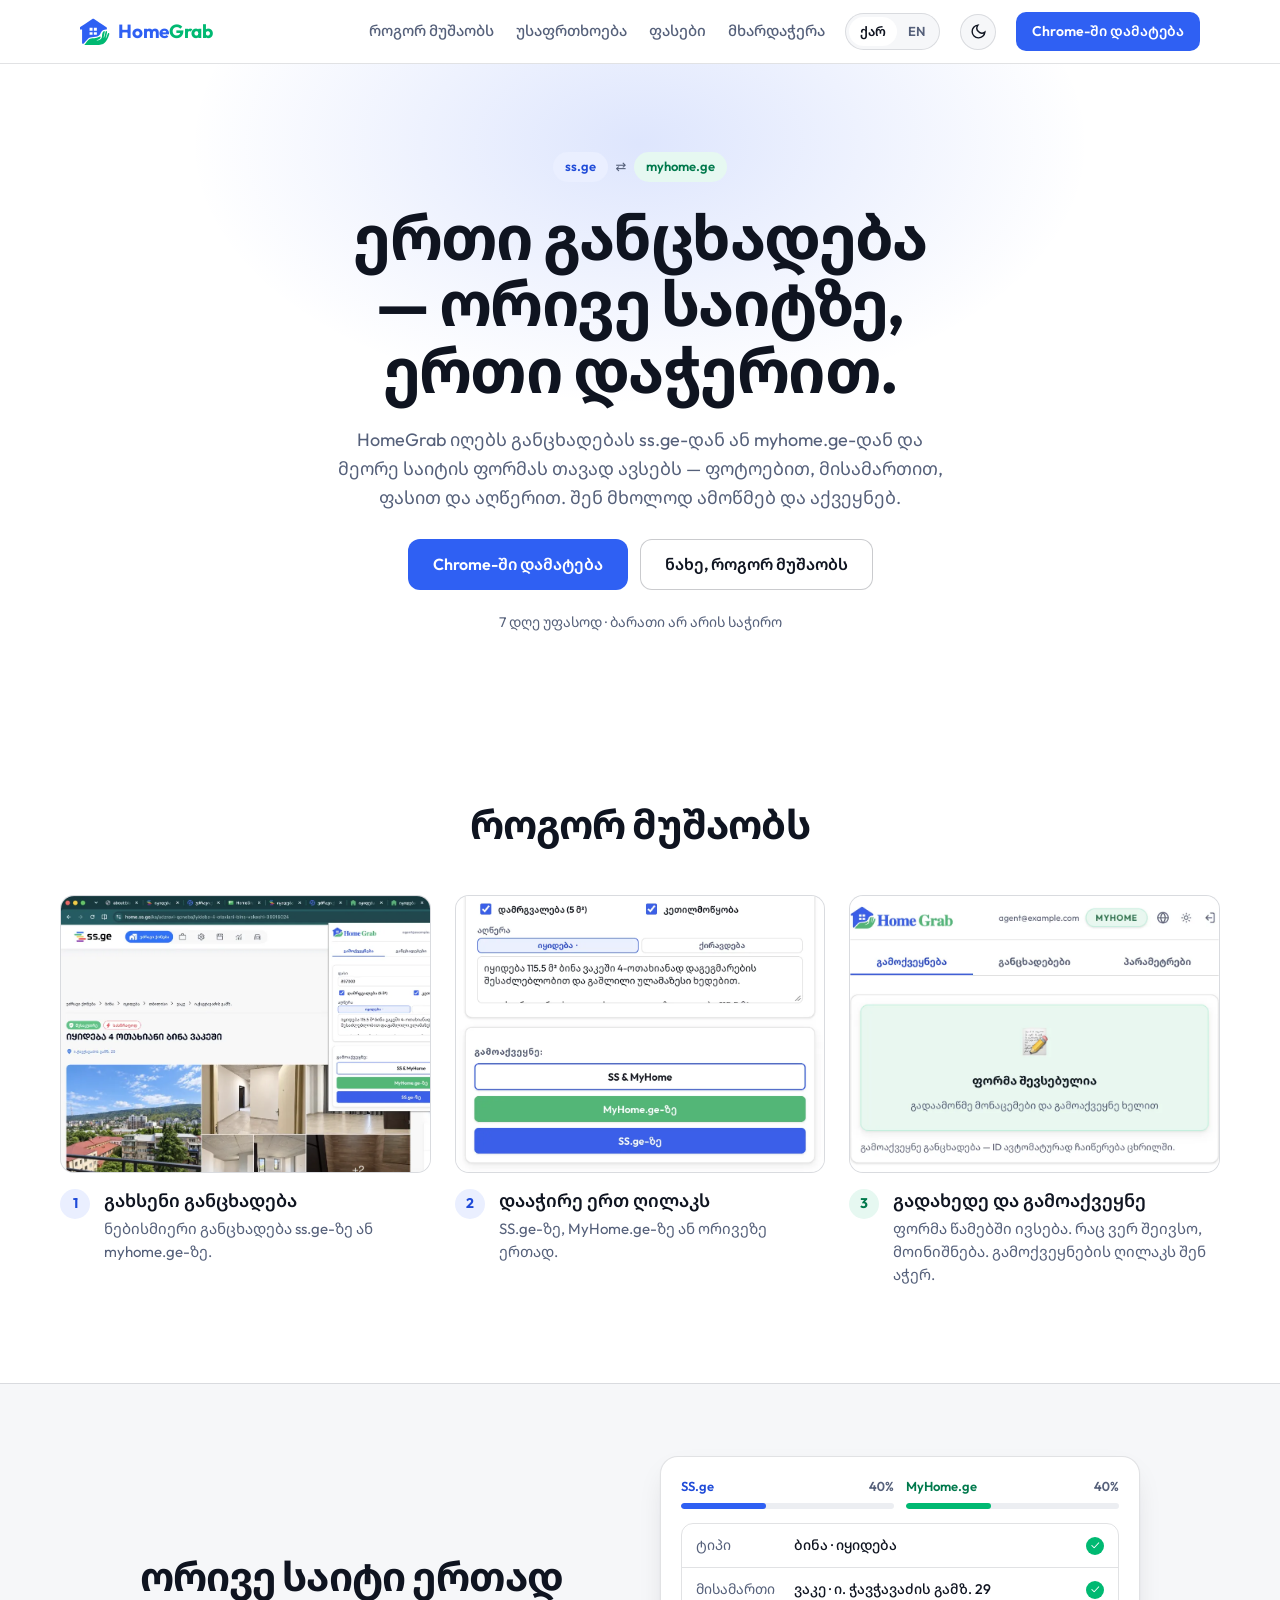
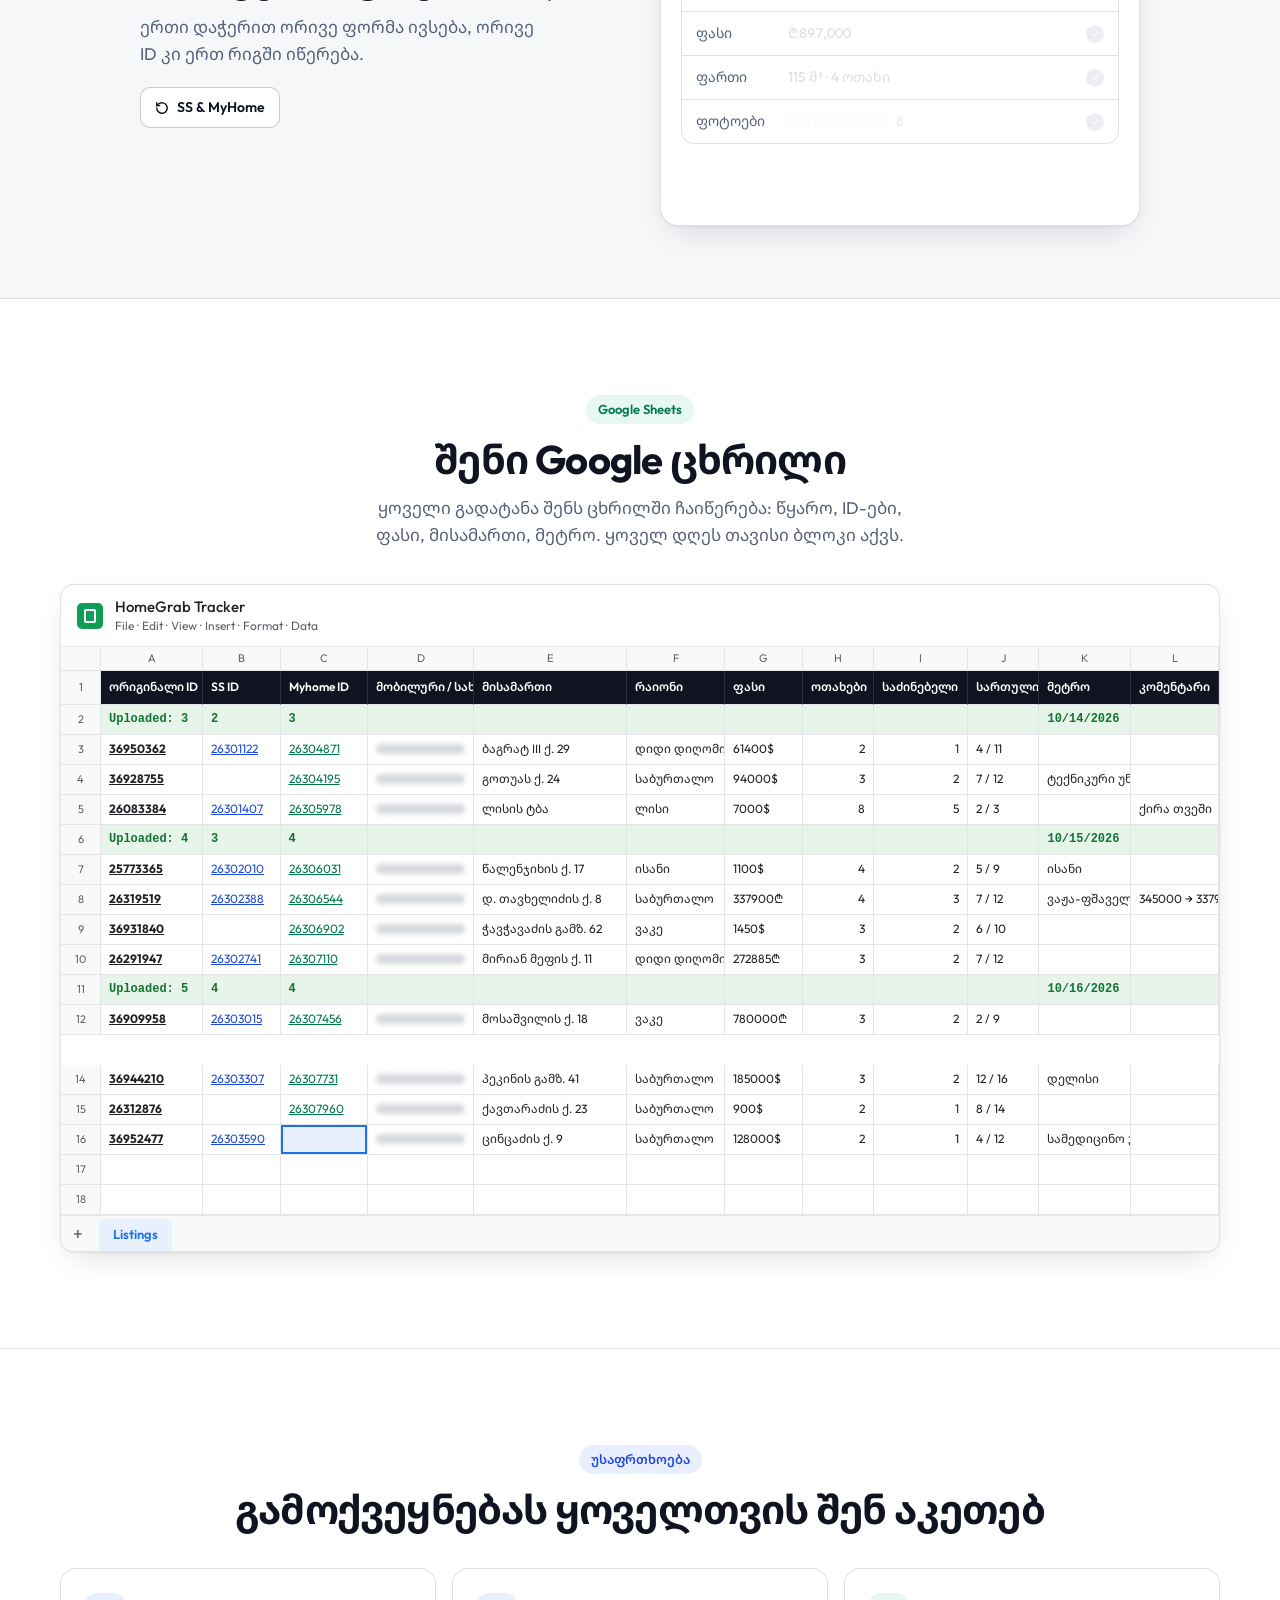
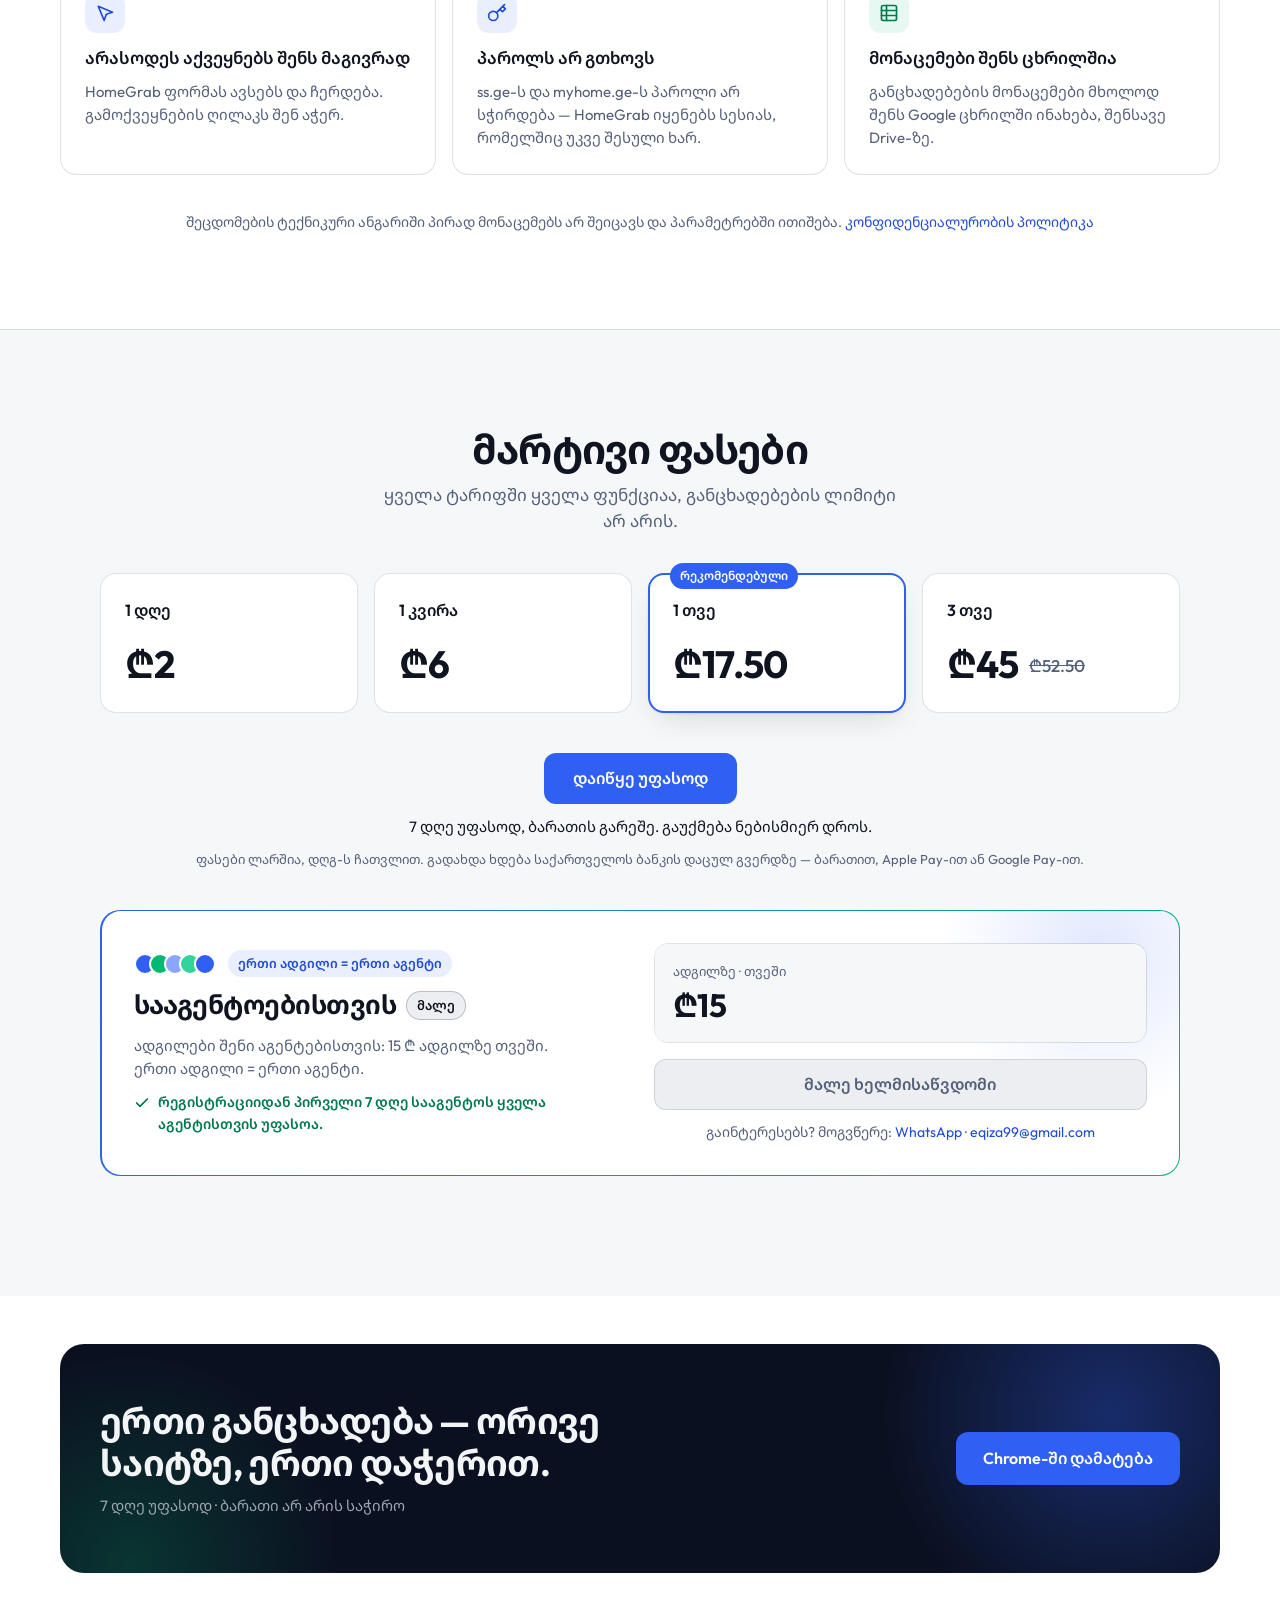
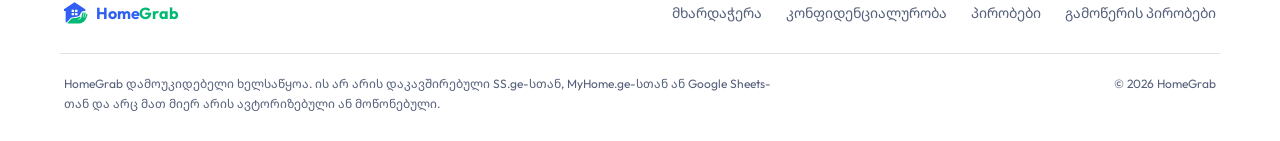
==== commit d2dd4c00: "One header, footer and back link on every page - index, support, privacy, terms and 404 share the si" ====
--- a/index.html
+++ b/index.html
@@ -86,8 +86,8 @@
 <link rel="preconnect" href="https://fonts.googleapis.com">
 <link rel="preconnect" href="https://fonts.gstatic.com" crossorigin>
 <link rel="stylesheet" href="https://fonts.googleapis.com/css2?family=Outfit:wght@400;500;600;700&family=Noto+Sans+Georgian:wght@400;500;600;700&display=swap">
-<link rel="stylesheet" href="/styles.css?v=6">
-<script src="/app.js?v=8" defer></script>
+<link rel="stylesheet" href="/styles.css?v=7">
+<script src="/app.js?v=9" defer></script>
 </head>
 <body>
 
@@ -109,7 +109,9 @@
     <div class="hdr-gap"></div>
     <div class="hdr-links">
       <a href="#how" data-i18n="nav.how">როგორ მუშაობს</a>
+      <a href="#security" data-i18n="nav.security">უსაფრთხოება</a>
       <a href="#pricing" data-i18n="nav.pricing">ფასები</a>
+      <a href="/support.html" data-i18n="nav.support">მხარდაჭერა</a>
     </div>
     <div class="lang" role="group" aria-label="ენა" data-i18n-attr="aria-label|nav.lang">
       <button type="button" data-lang="ka" aria-pressed="true">ქარ</button>
@@ -127,7 +129,9 @@
   </nav>
   <div class="mnav" id="mnav">
     <a href="#how" data-i18n="nav.how">როგორ მუშაობს</a>
+    <a href="#security" data-i18n="nav.security">უსაფრთხოება</a>
     <a href="#pricing" data-i18n="nav.pricing">ფასები</a>
+    <a href="/support.html" data-i18n="nav.support">მხარდაჭერა</a>
     <a class="btn btn-primary" href="https://chromewebstore.google.com/detail/home-grab/gkafeolkiffkkbbpeceaiefpglfblmkh" data-i18n="cta.add">Chrome-ში დამატება</a>
   </div>
 </header>
--- a/styles.css
+++ b/styles.css
@@ -254,15 +254,22 @@
 .js .lang, .js .theme-btn, .js .menu-btn { visibility: visible; }
 html:not(.js) .replay { display: none; }
 
-@media (max-width: 860px) {
+/* Four section links + language + theme + the Chrome button need ~1040px. */
+@media (max-width: 1080px) {
   .hdr-links { display: none; }
   .menu-btn { display: grid; }
 }
-@media (min-width: 861px) { .mnav.open { display: none; } }
-/* Legal pages: two plain links, no menu button, at every width. */
-.hdr-links.keep { display: flex; gap: 16px; font-size: 14px; }
-@media (max-width: 480px) {
-  .hdr-bar:has(.keep) .logo > span { display: none; }
+@media (min-width: 1081px) { .mnav.open { display: none; } }
+/* Back link on every subpage (support, legal pages, 404, the server's /terms). */
+.back-link {
+  display: inline-flex; align-items: center; gap: 6px; font-size: 14px; font-weight: 500;
+  color: var(--text-muted); text-decoration: none; margin-bottom: 20px;
+}
+.back-link:hover { color: var(--text); }
+.section a.back-link { text-decoration: none; }
+.hero .back-bar {
+  position: absolute; top: 20px; left: 0; right: 0; z-index: 1;
+  max-width: 1160px; margin: 0 auto; padding: 0 20px;
 }
 @media (max-width: 640px) {
   .hdr-bar { gap: 10px; padding-inline: 16px; }
@@ -624,8 +631,9 @@
   .agency-side .btn { font-size: 15px; padding-inline: 14px; }
 }
 
-/* --- Legal pages (privacy.html, terms.html) --------------------------------- */
+/* --- Legal pages (privacy.html, terms.html, the server's /terms) ------------ */
 .container { width: 100%; max-width: 1120px; margin-inline: auto; padding-inline: max(16px, 4vw); }
+.container.narrow { max-width: 48rem; }
 .section { padding-block: clamp(3rem, 6vw, 5rem); line-height: 1.7; }
 .section h1, .section h2, .section h3 {
   margin: 0 0 var(--sp-3); line-height: 1.25; font-weight: 600; letter-spacing: -0.01em; text-wrap: balance;
@@ -661,6 +669,14 @@
   margin-block-end: var(--sp-6);
 }
 .callout h2 { margin-top: 0; }
+/* The subscription terms page (rendered by the server from Markdown). */
+.section table { border-collapse: collapse; width: 100%; font-size: var(--fs-sm); margin: 0 0 var(--sp-5); }
+.section th, .section td { text-align: start; padding: var(--sp-3); border-bottom: 1px solid var(--border); }
+.section thead th { background: var(--surface-sunken); font-size: var(--fs-xs); text-transform: uppercase; letter-spacing: 0.05em; color: var(--text-muted); }
+.section blockquote {
+  margin: 0 0 var(--sp-4); padding: var(--sp-3) var(--sp-4); border-inline-start: 3px solid var(--accent);
+  background: var(--surface-raised); border-radius: 8px; color: var(--text-muted);
+}
 .callout p:last-child { margin-bottom: 0; }
 .host-list { display: flex; flex-wrap: wrap; gap: var(--sp-2); margin: 0; padding: 0; list-style: none; }
 .host-list li {
@@ -668,12 +684,3 @@
   background: var(--surface-inset); border: 1px solid var(--border);
   border-radius: 999px; padding: var(--sp-1) var(--sp-3); color: var(--text-muted);
 }
-.site-footer { border-top: 1px solid var(--border); background: var(--surface-sunken); padding-block: var(--sp-7); font-size: var(--fs-sm); }
-.footer-links { display: flex; flex-wrap: wrap; gap: var(--sp-5); }
-.footer-links a { color: var(--text-muted); }
-.footer-links a:hover { color: var(--text); }
-.disclaimer {
-  color: var(--text-muted); font-size: var(--fs-xs); max-width: var(--measure);
-  padding-block-start: var(--sp-5); border-top: 1px solid var(--border);
-}
-.footer-meta { display: flex; flex-wrap: wrap; gap: var(--sp-4); color: var(--text-muted); font-size: var(--fs-xs); margin-block-start: var(--sp-4); }
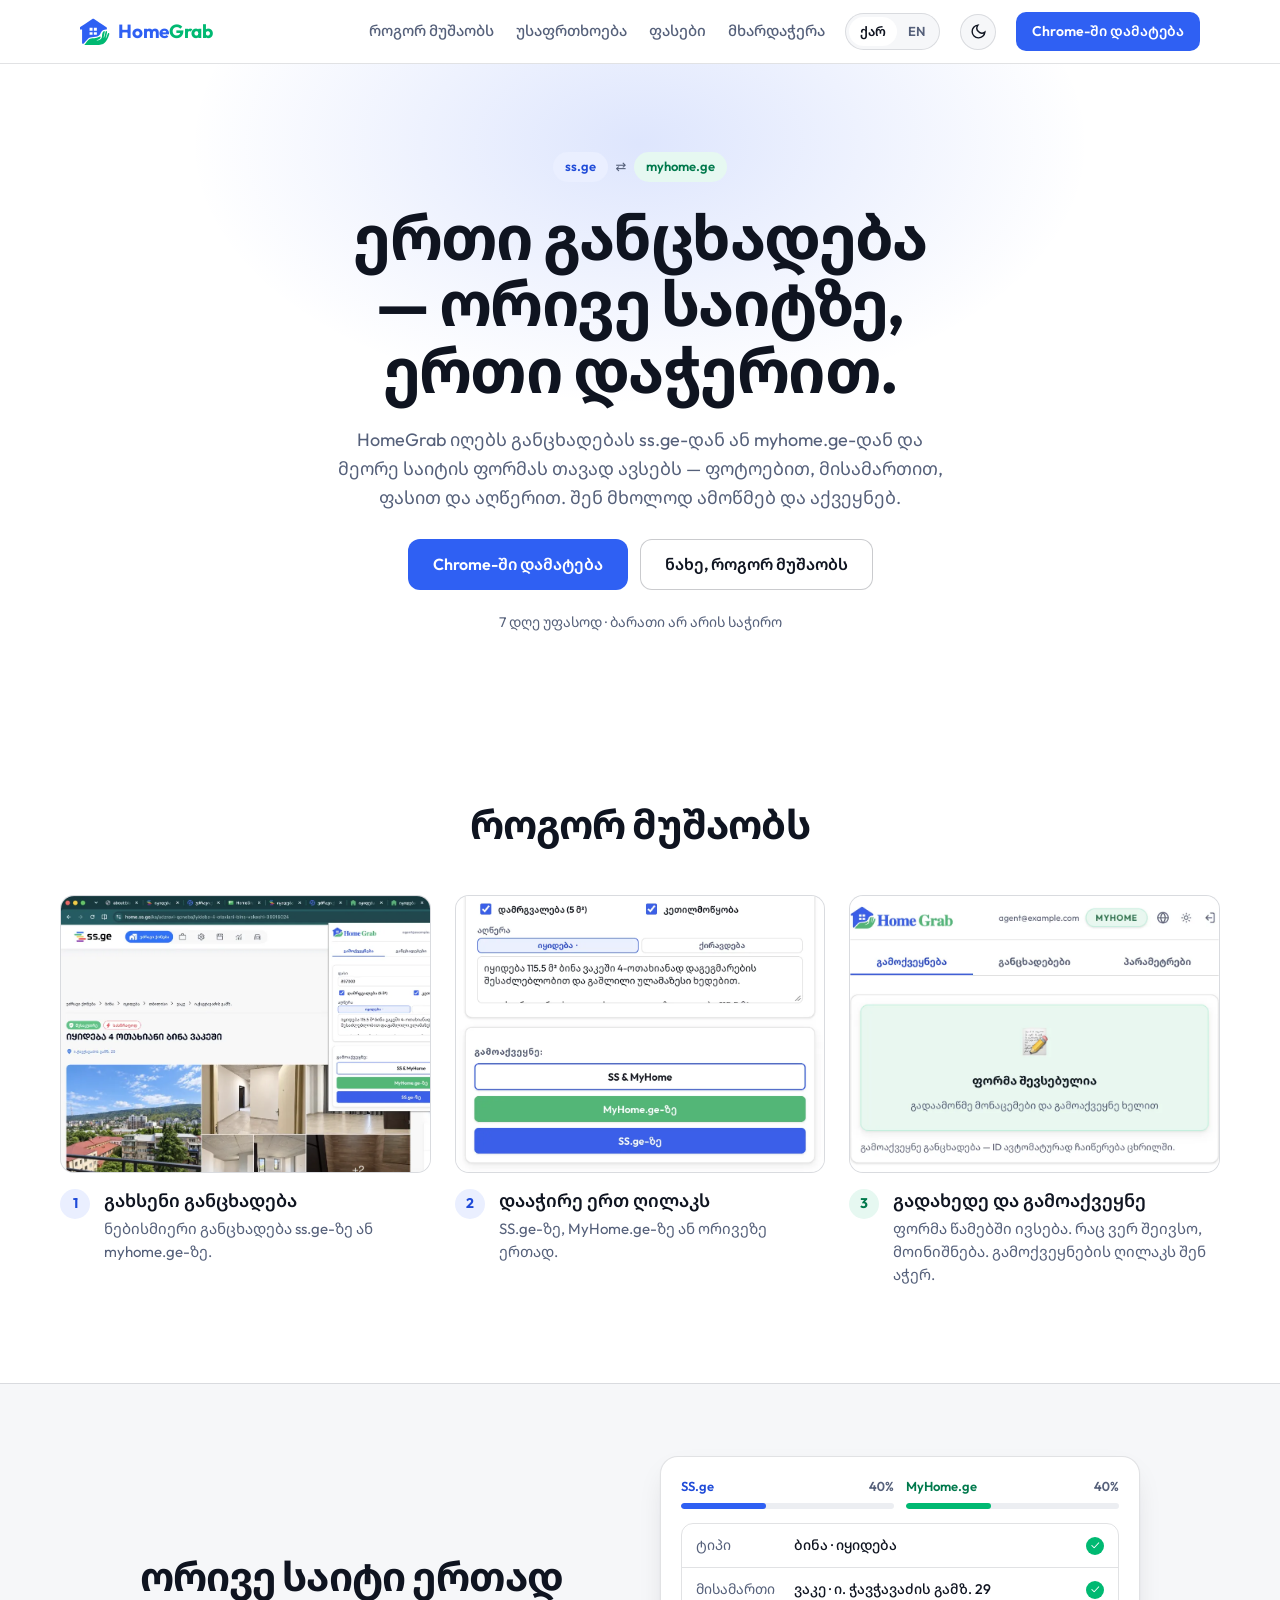
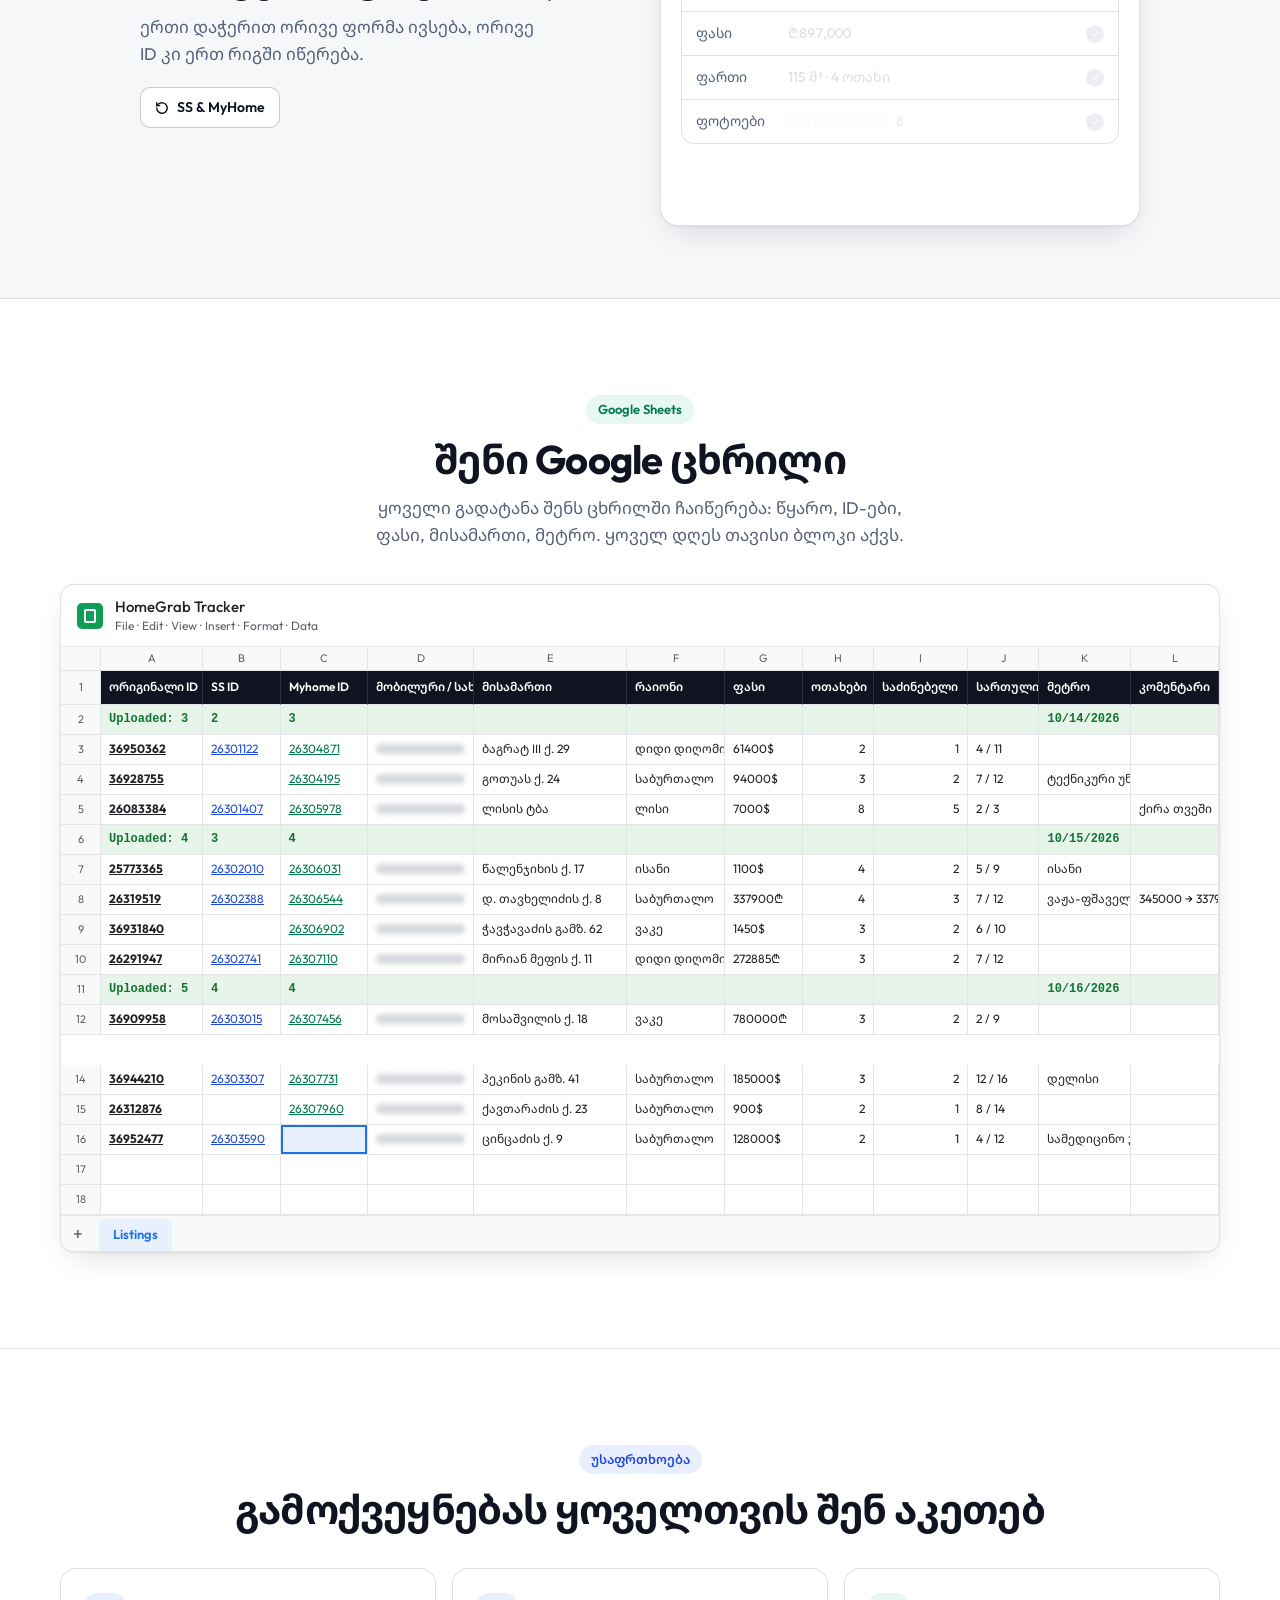
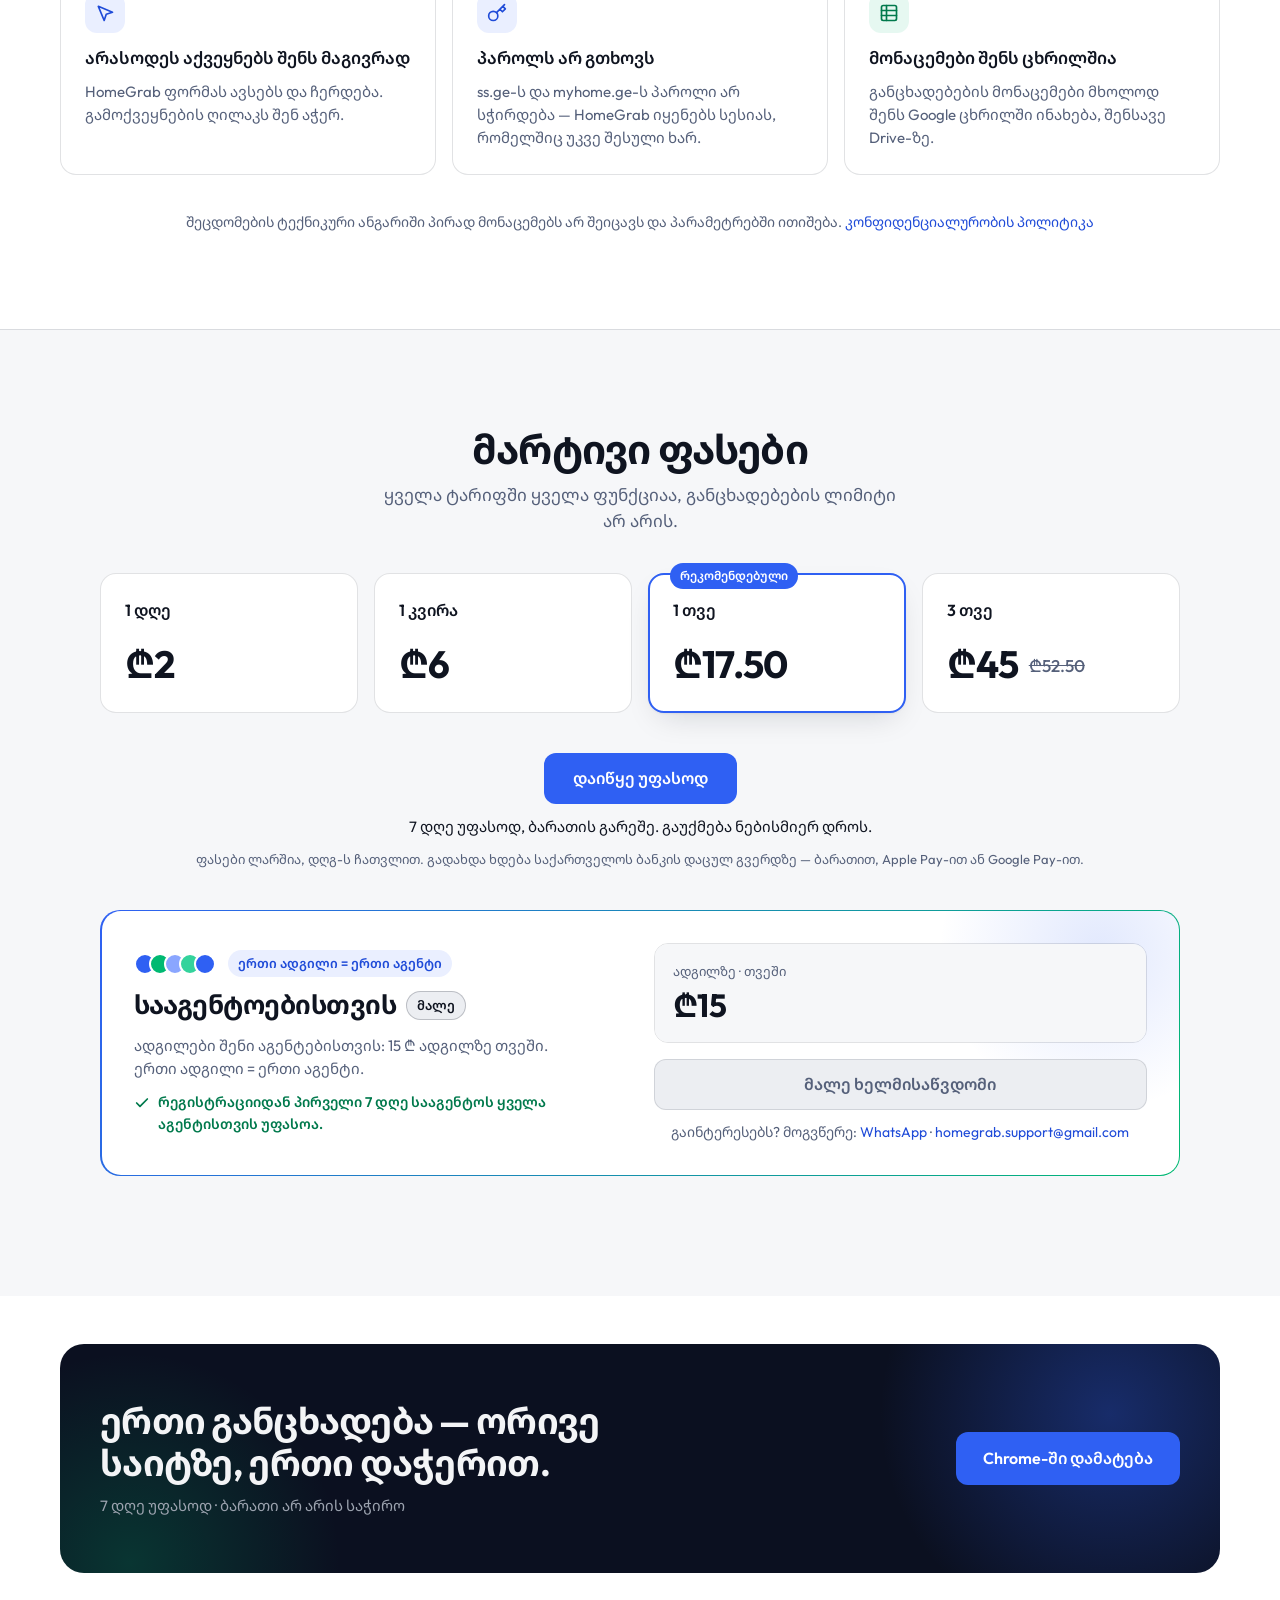
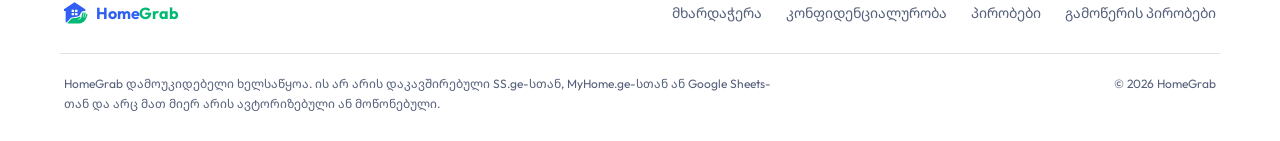
==== commit afdfcdec: "homegrab.ge and homegrab.support@gmail.com everywhere - Canonical, og:url/og:image, JSON-LD, sitemap" ====
--- a/index.html
+++ b/index.html
@@ -5,7 +5,7 @@
 <meta name="viewport" content="width=device-width, initial-scale=1">
 <title>HomeGrab — განცხადების გადატანა ss.ge ⇄ myhome.ge ერთი დაჭერით</title>
 <meta name="description" content="HomeGrab იღებს განცხადებას ss.ge-დან ან myhome.ge-დან და მეორე საიტის ფორმას თავად ავსებს — ფოტოებით, მისამართით, ფასით და აღწერით. შენ მხოლოდ ამოწმებ და აქვეყნებ.">
-<link rel="canonical" href="https://homegrab.usectl.com/">
+<link rel="canonical" href="https://homegrab.ge/">
 <meta name="theme-color" content="#ffffff" media="(prefers-color-scheme: light)">
 <meta name="theme-color" content="#07090e" media="(prefers-color-scheme: dark)">
 <link rel="icon" href="/favicon.svg" type="image/svg+xml">
@@ -15,10 +15,10 @@
 <meta property="og:locale" content="ka_GE">
 <meta property="og:locale:alternate" content="en_US">
 <meta property="og:type" content="website">
-<meta property="og:url" content="https://homegrab.usectl.com/">
+<meta property="og:url" content="https://homegrab.ge/">
 <meta property="og:title" content="HomeGrab — განცხადების გადატანა ss.ge ⇄ myhome.ge ერთი დაჭერით">
 <meta property="og:description" content="Chrome-ის გაფართოება უძრავი ქონების აგენტებისთვის: განცხადება ერთი საიტიდან მეორეზე — ფოტოებით, მისამართით და ფასით. 7 დღე უფასოდ.">
-<meta property="og:image" content="https://homegrab.usectl.com/assets/img/og.png">
+<meta property="og:image" content="https://homegrab.ge/assets/img/og.png">
 <meta property="og:image:width" content="1200">
 <meta property="og:image:height" content="630">
 <meta property="og:image:alt" content="HomeGrab: ერთი განცხადება — ორივე საიტზე, ერთი დაჭერით. ss.ge ⇄ myhome.ge">
@@ -31,30 +31,30 @@
   "@graph": [
     {
       "@type": "Organization",
-      "@id": "https://homegrab.usectl.com/#org",
+      "@id": "https://homegrab.ge/#org",
       "name": "HomeGrab",
-      "url": "https://homegrab.usectl.com/",
-      "email": "eqiza99@gmail.com"
+      "url": "https://homegrab.ge/",
+      "email": "homegrab.support@gmail.com"
     },
     {
       "@type": "WebSite",
-      "@id": "https://homegrab.usectl.com/#website",
+      "@id": "https://homegrab.ge/#website",
       "name": "HomeGrab",
-      "url": "https://homegrab.usectl.com/",
+      "url": "https://homegrab.ge/",
       "inLanguage": "ka",
-      "publisher": { "@id": "https://homegrab.usectl.com/#org" }
+      "publisher": { "@id": "https://homegrab.ge/#org" }
     },
     {
       "@type": "SoftwareApplication",
       "name": "HomeGrab",
-      "url": "https://homegrab.usectl.com/",
+      "url": "https://homegrab.ge/",
       "description": "Chrome-ის გაფართოება, რომელიც განცხადებას ss.ge-დან ან myhome.ge-დან მეორე საიტის ფორმაში თავად ავსებს — ფოტოებით, მისამართით, ფასით და აღწერით.",
       "applicationCategory": "BrowserApplication",
       "operatingSystem": "Google Chrome",
       "installUrl": "https://chromewebstore.google.com/detail/home-grab/gkafeolkiffkkbbpeceaiefpglfblmkh",
-      "image": "https://homegrab.usectl.com/assets/img/og.png",
+      "image": "https://homegrab.ge/assets/img/og.png",
       "inLanguage": ["ka", "en", "ru"],
-      "publisher": { "@id": "https://homegrab.usectl.com/#org" },
+      "publisher": { "@id": "https://homegrab.ge/#org" },
       "offers": [
         { "@type": "Offer", "name": "1 დღე", "price": "2.00", "priceCurrency": "GEL" },
         { "@type": "Offer", "name": "1 კვირა", "price": "6.00", "priceCurrency": "GEL" },
@@ -87,7 +87,7 @@
 <link rel="preconnect" href="https://fonts.gstatic.com" crossorigin>
 <link rel="stylesheet" href="https://fonts.googleapis.com/css2?family=Outfit:wght@400;500;600;700&family=Noto+Sans+Georgian:wght@400;500;600;700&display=swap">
 <link rel="stylesheet" href="/styles.css?v=7">
-<script src="/app.js?v=9" defer></script>
+<script src="/app.js?v=10" defer></script>
 </head>
 <body>
 
@@ -399,7 +399,7 @@
             </div>
             <!-- Not sold yet (docs/AGENCY-SEATS-PLAN.md): no button that pretends it is. -->
             <span class="btn btn-soon" data-i18n="ag.soonBtn">მალე ხელმისაწვდომი</span>
-            <p class="agency-mail"><span data-i18n="ag.q">გაინტერესებს? მოგვწერე:</span> <a href="https://wa.me/995575778142" target="_blank" rel="noopener">WhatsApp</a> · <a href="mailto:eqiza99@gmail.com">eqiza99@gmail.com</a></p>
+            <p class="agency-mail"><span data-i18n="ag.q">გაინტერესებს? მოგვწერე:</span> <a href="https://wa.me/995575778142" target="_blank" rel="noopener">WhatsApp</a> · <a href="mailto:homegrab.support@gmail.com">homegrab.support@gmail.com</a></p>
           </div>
         </div>
       </div>
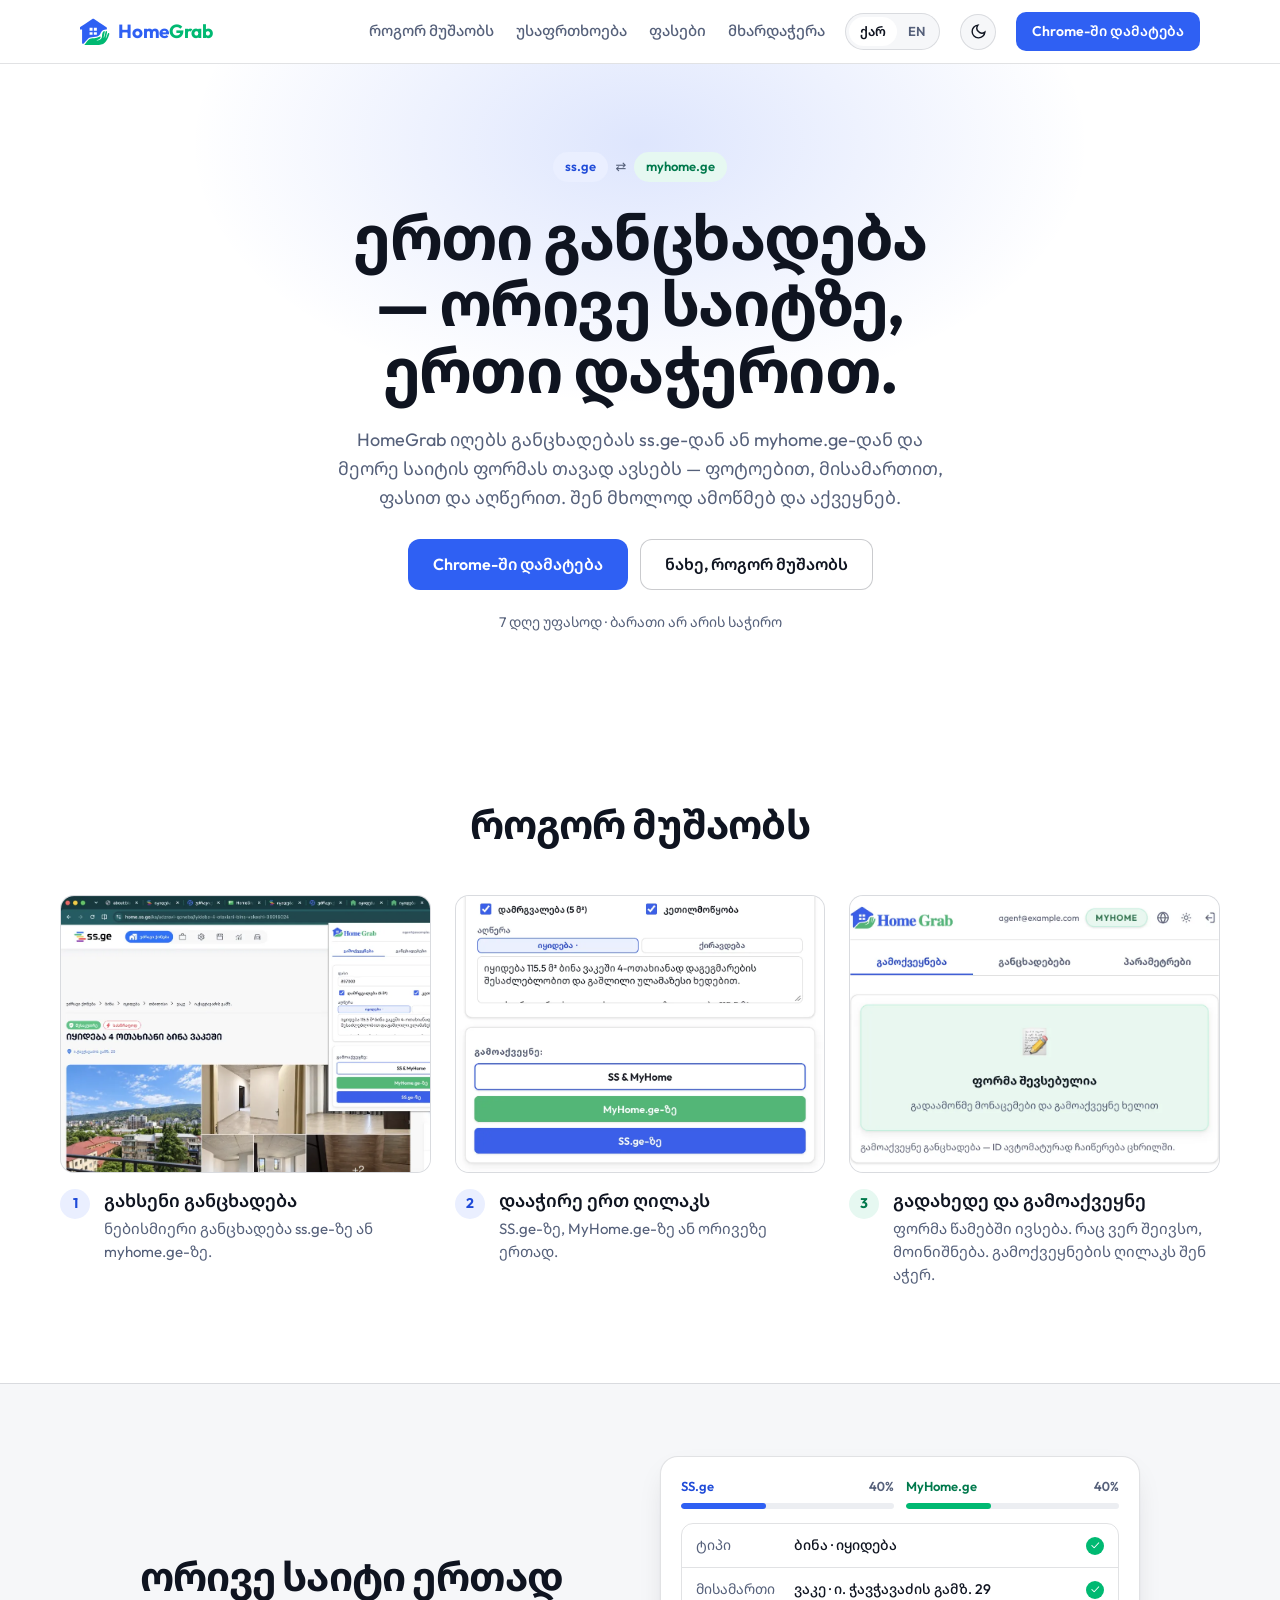
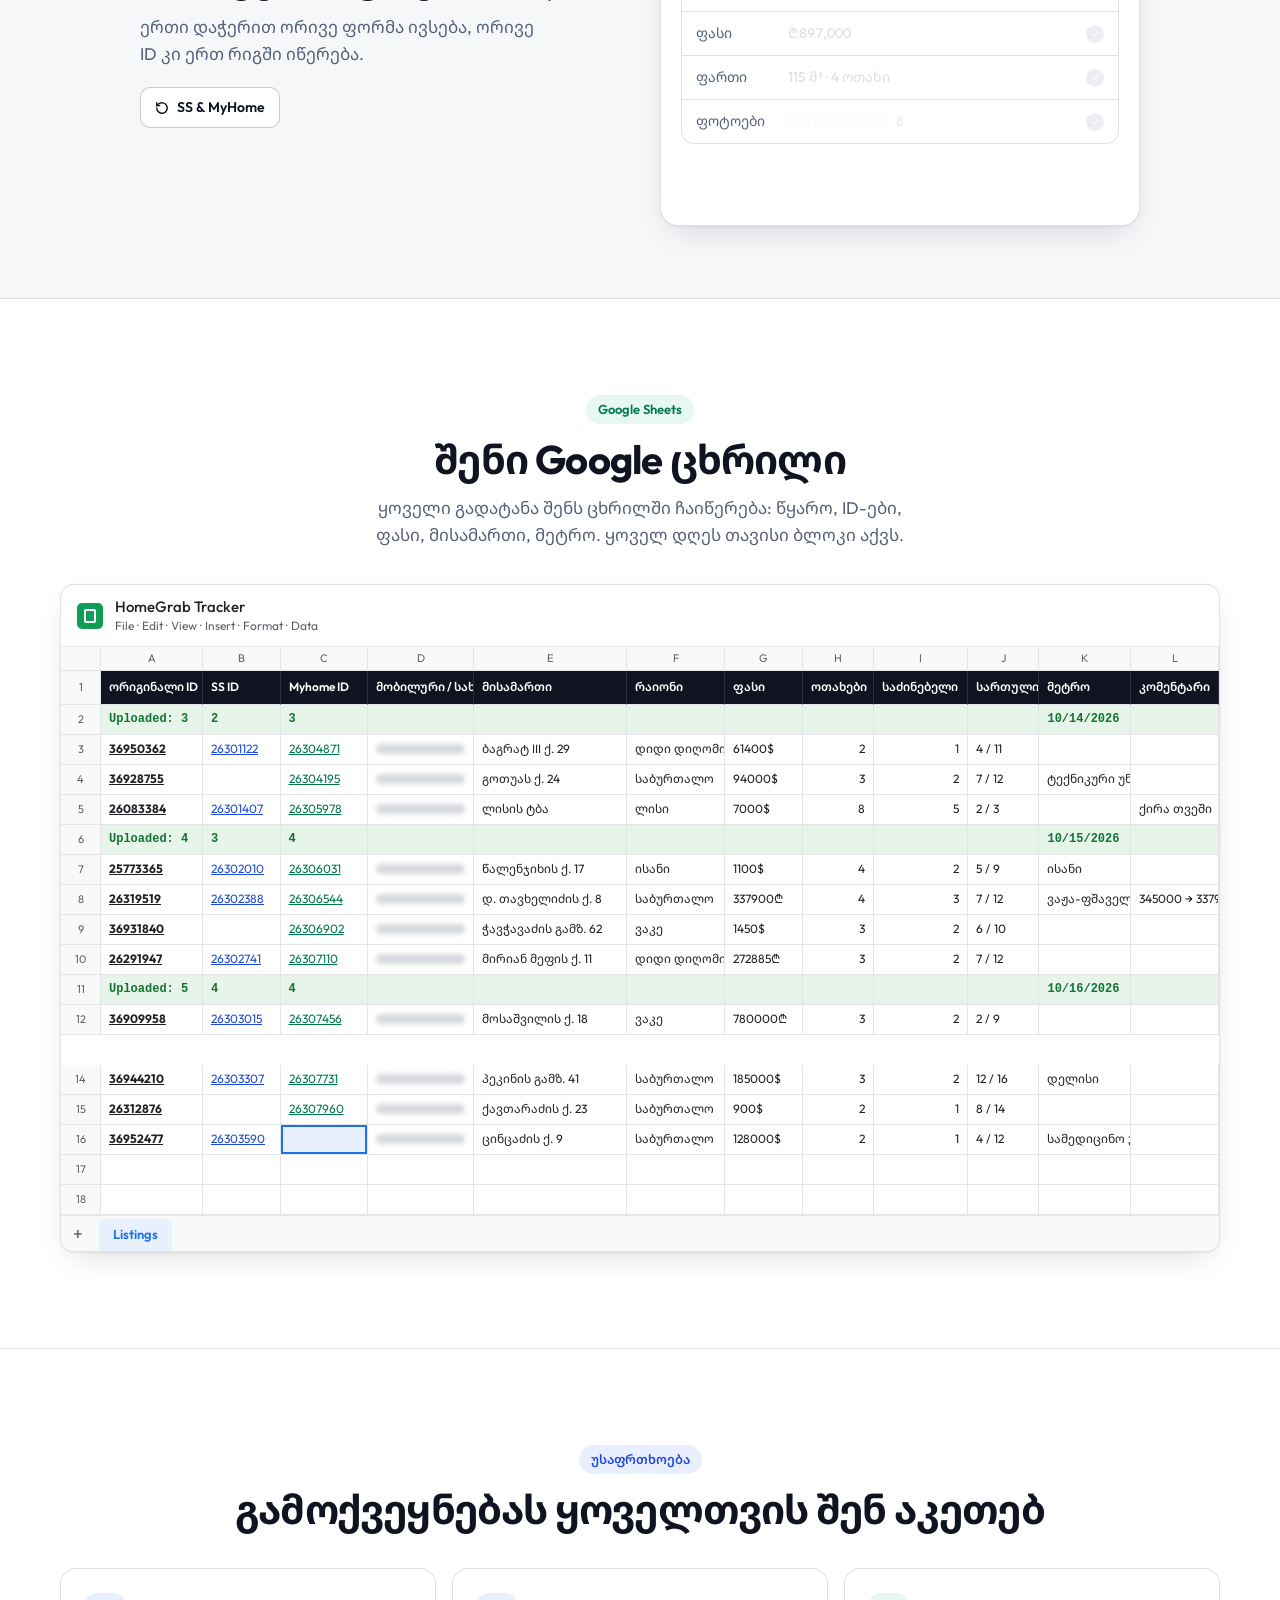
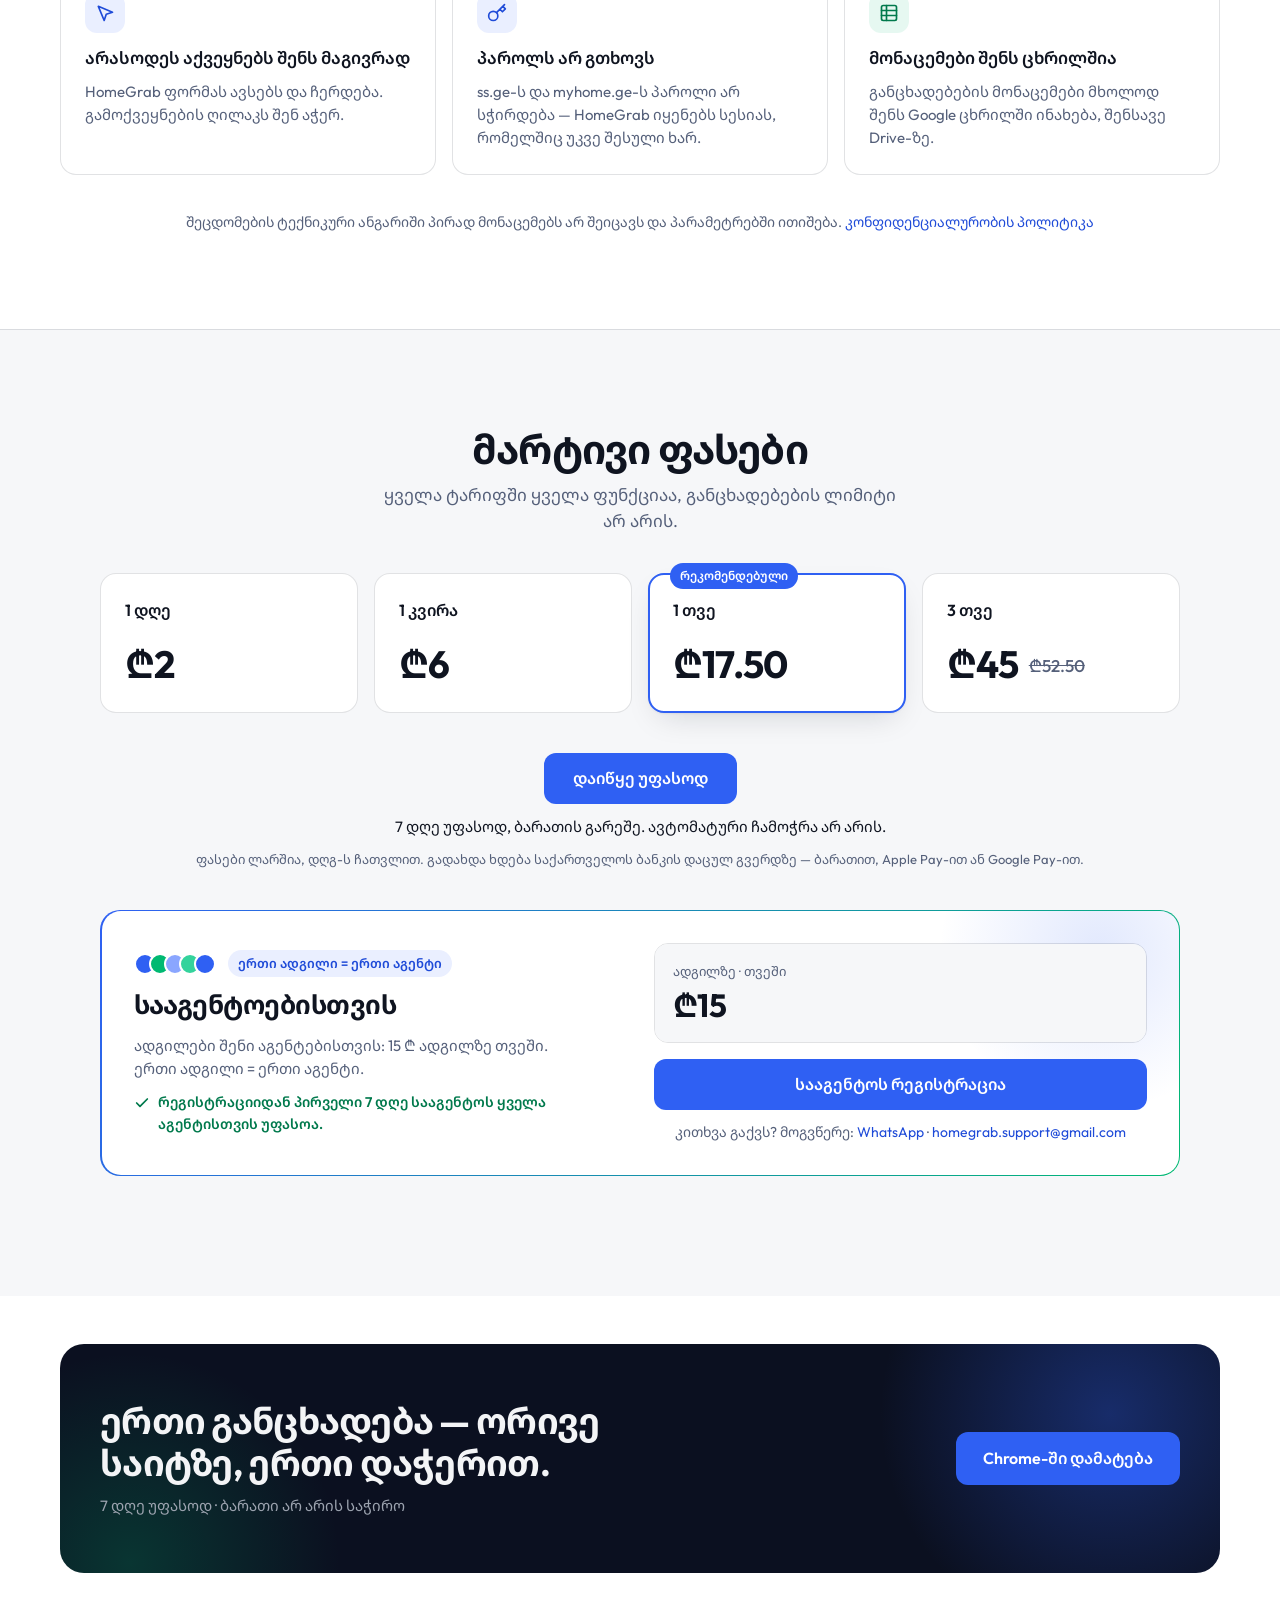
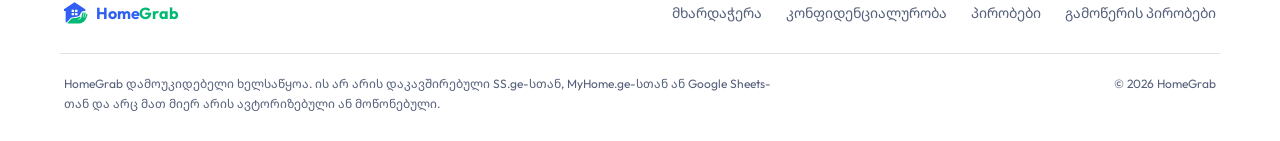
==== commit 4d3377af: "Agency registration open; payments are one-time - Agency card: the „მალე" pill and the disabled „მალ" ====
--- a/index.html
+++ b/index.html
@@ -86,12 +86,12 @@
 <link rel="preconnect" href="https://fonts.googleapis.com">
 <link rel="preconnect" href="https://fonts.gstatic.com" crossorigin>
 <link rel="stylesheet" href="https://fonts.googleapis.com/css2?family=Outfit:wght@400;500;600;700&family=Noto+Sans+Georgian:wght@400;500;600;700&display=swap">
-<link rel="stylesheet" href="/styles.css?v=7">
-<script src="/app.js?v=10" defer></script>
+<link rel="stylesheet" href="/styles.css?v=10">
+<script src="/app.js?v=14" defer></script>
 </head>
 <body>
 
-<svg width="0" height="0" style="position:absolute" aria-hidden="true">
+<svg width="0" height="0" class="sprite" aria-hidden="true">
   <symbol id="logo-mark" viewBox="220 445 140 130">
     <path fill="#2F60F3" d="M343.15,487.7l-17.15-11.32-12.74-8.31-29.38-19.62c-1.3-.87-3.31-1.14-4.690-.22l-37.76,25.2-16.82,11.24-5.69,3.31c-.93.54-1.54,1.5-1.5,2.67v8.13h12.23v63.02c0,2.75,2.81,4.75,5.32,3.64,2.84-1.26,21.52-22.81,21.52-22.81,11.08-14.13,44.07-3.58,55.51-19.34,1.27-1.75,2.48-3.52,3.2-5.56,1.48-4.240,5.76-14.19,14.14-17.29,9.06-3.36,16.06-.48,16.06-4.6v-4.26c-.1-1.58-.93-3.01-2.25-3.88ZM278.64,522.71h-14v-12h14v12ZM278.64,503.82h-14v-13.11h14v13.11ZM298.65,522.71h-14v-12h14v12ZM298.65,503.82h-14v-13.11h14v13.11Z"/>
     <path fill="#00B972" d="M341.52,553.62c-7.32,10.07-18.31,16.96-32.92,16.96l-66.99.21c-.96,0-1.25-1.07-.71-1.75l8.43-10.62.03-.03,9.44-10.5c4.84-5.39,11.28-7.97,18.64-8.49l9.24-.66c8.7-.62,16.11-1.85,23.71-6.4.83-.5,3-2.04,4.01-1.38,2.61,1.71,2.2,5.56.26,7.79-3.05,3.5-6.93,5.74-10.97,7.98h-.01c-.13.07-4.25,2.11-5.46,3.05-4.43,3.45,12.8-2.17,17.59-5.950,3.36-2.65,6.66-7.69,6.69-13.08.08-15.91,7.28-27.85,11.46-25.28,1.7,1.04,1.86,4.24.77,9.17,0,0-5.11,22-3.99,22.65,1.41.81,4.61-10.92,4.61-10.92l3.98-16.98c.41-1.74,2.28-4.020,4.29-3.58,2.19.48,3.1,3.63,2.68,5.65l-2.57,12.35-3.56,14.15c-.17.68.68,1.19,1.17.68.71-.73,1.21-1.68,1.57-2.67l6.15-16.92c.78-2.15,2.72-5.2,5.65-4.17,2.35.83,2.3,5.1,1.52,7.28l-4.51,12.62c-2.46,6.89-5.88,12.92-10.18,18.85Z"/>
@@ -371,7 +371,7 @@
 
       <div class="pricing-cta" data-reveal>
         <a class="btn btn-primary" href="https://chromewebstore.google.com/detail/home-grab/gkafeolkiffkkbbpeceaiefpglfblmkh" data-i18n="price.start">დაიწყე უფასოდ</a>
-        <div class="trial" data-i18n="price.trial">7 დღე უფასოდ, ბარათის გარეშე. გაუქმება ნებისმიერ დროს.</div>
+        <div class="trial" data-i18n="price.trial">7 დღე უფასოდ, ბარათის გარეშე. ავტომატური ჩამოჭრა არ არის.</div>
         <div class="fine" data-i18n="price.fine">ფასები ლარშია, დღგ-ს ჩათვლით. გადახდა ხდება საქართველოს ბანკის დაცულ გვერდზე — ბარათით, Apple Pay-ით ან Google Pay-ით.</div>
       </div>
 
@@ -385,7 +385,6 @@
             </div>
             <div class="agency-title">
               <h3 data-i18n="ag.h">სააგენტოებისთვის</h3>
-              <span class="pill pill-soon" data-i18n="ag.soon">მალე</span>
             </div>
             <p data-i18n="ag.body">ადგილები შენი აგენტებისთვის: 15 ₾ ადგილზე თვეში. ერთი ადგილი = ერთი აგენტი.</p>
             <p class="agency-trial">
@@ -397,9 +396,9 @@
             <div class="seat-prices">
               <div><span data-i18n="ag.per">ადგილზე · თვეში</span><b>₾15</b></div>
             </div>
-            <!-- Not sold yet (docs/AGENCY-SEATS-PLAN.md): no button that pretends it is. -->
-            <span class="btn btn-soon" data-i18n="ag.soonBtn">მალე ხელმისაწვდომი</span>
-            <p class="agency-mail"><span data-i18n="ag.q">გაინტერესებს? მოგვწერე:</span> <a href="https://wa.me/995575778142" target="_blank" rel="noopener">WhatsApp</a> · <a href="mailto:homegrab.support@gmail.com">homegrab.support@gmail.com</a></p>
+            <!-- Registration + the owner's pages live on the agency site (adsync-extension admin/src/agency). -->
+            <a class="btn btn-primary" href="https://manager.homegrab.ge/?lang=ka" data-i18n="ag.go" data-i18n-attr="href|ag.goHref">სააგენტოს რეგისტრაცია</a>
+            <p class="agency-mail"><span data-i18n="ag.q">კითხვა გაქვს? მოგვწერე:</span> <a href="https://wa.me/995575778142" target="_blank" rel="noopener">WhatsApp</a> · <a href="mailto:homegrab.support@gmail.com">homegrab.support@gmail.com</a></p>
           </div>
         </div>
       </div>
@@ -426,7 +425,7 @@
         <a href="/support.html" data-i18n="foot.support">მხარდაჭერა</a>
         <a href="/privacy.html" data-i18n="foot.privacy">კონფიდენციალურობა</a>
         <a href="/terms.html" data-i18n="foot.terms">პირობები</a>
-        <a href="https://homegrab-api.usectl.com/terms" data-i18n="foot.sub">გამოწერის პირობები</a>
+        <a href="https://homegrab.ge/subscription-terms" data-i18n="foot.sub">გამოწერის პირობები</a>
       </nav>
     </div>
     <div class="ftr-legal">
--- a/styles.css
+++ b/styles.css
@@ -267,6 +267,15 @@
 }
 .back-link:hover { color: var(--text); }
 .section a.back-link { text-decoration: none; }
+/* The logo sprite: a class, not a style attribute, so the server's
+   subscription terms page (CSP without inline styles) can use it too. */
+.sprite { position: absolute; }
+/* Legal pages carry both languages; the ქარ / EN switch shows one. */
+html[lang="en"] .lang-ka, html:not([lang="en"]) .lang-en { display: none; }
+/* Pages without a hero (legal pages, the server's subscription terms): the
+   same spot as on the hero pages, 20px under the header, by the logo. */
+.back-bar { max-width: 1160px; margin: 0 auto; padding: 20px 20px 0; }
+.back-bar + .section { padding-top: clamp(1.5rem, 3vw, 2.5rem); }
 .hero .back-bar {
   position: absolute; top: 20px; left: 0; right: 0; z-index: 1;
   max-width: 1160px; margin: 0 auto; padding: 0 20px;
@@ -565,12 +574,6 @@
 .agency-tags .pill { padding: 4px 10px; }
 .agency h3 { margin: 0; font-weight: 700; font-size: 26px; letter-spacing: -0.02em; line-height: 1.25; }
 .agency-title { display: flex; align-items: center; flex-wrap: wrap; gap: 10px; }
-.pill-soon { background: var(--surface-inset); color: var(--text); border: 1px solid var(--border-strong); padding: 4px 10px; }
-/* The agency plan is not sold yet: a button-shaped label, not a link. */
-.btn-soon {
-  background: var(--surface-inset); color: var(--text-muted); border-color: var(--border);
-  cursor: default;
-}
 .agency-copy p { margin: 0; color: var(--text-muted); font-size: 15px; line-height: 1.55; max-width: 420px; }
 .agency-copy .agency-trial {
   display: flex; align-items: flex-start; gap: 8px;
